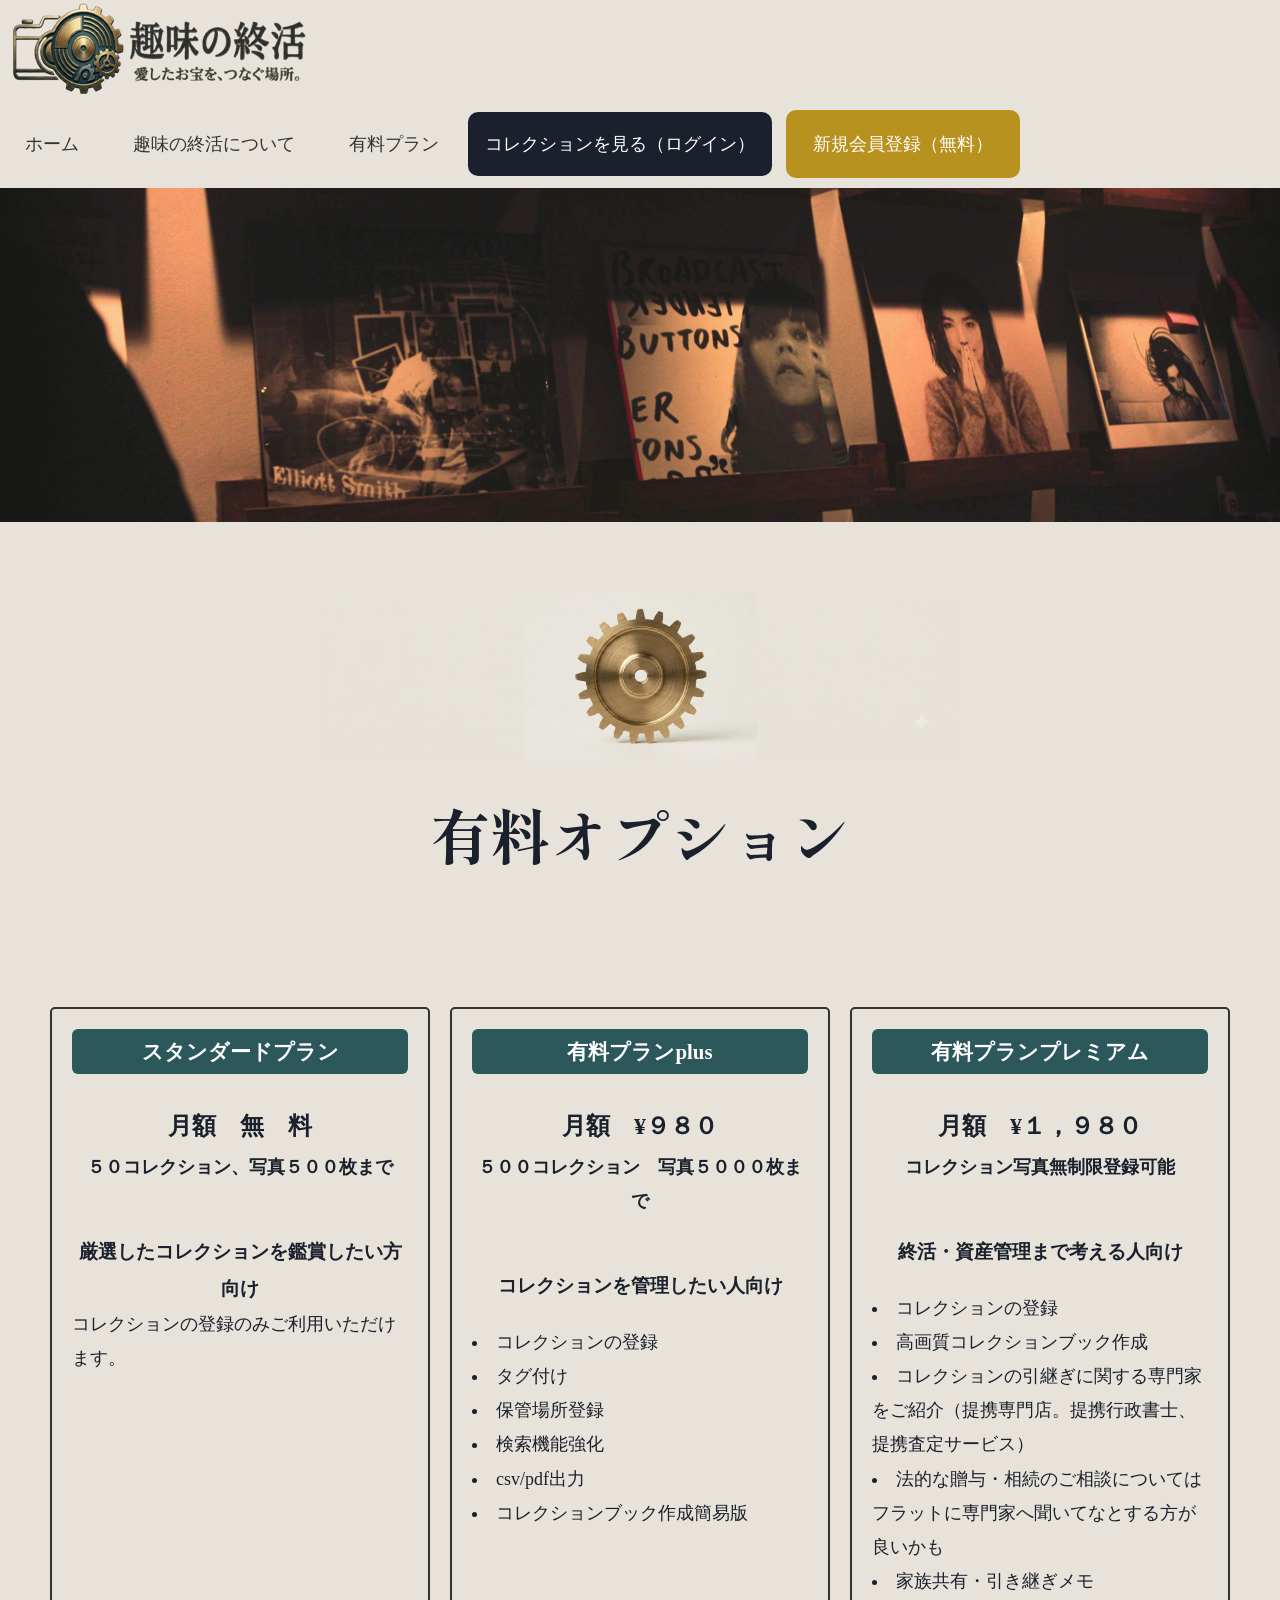
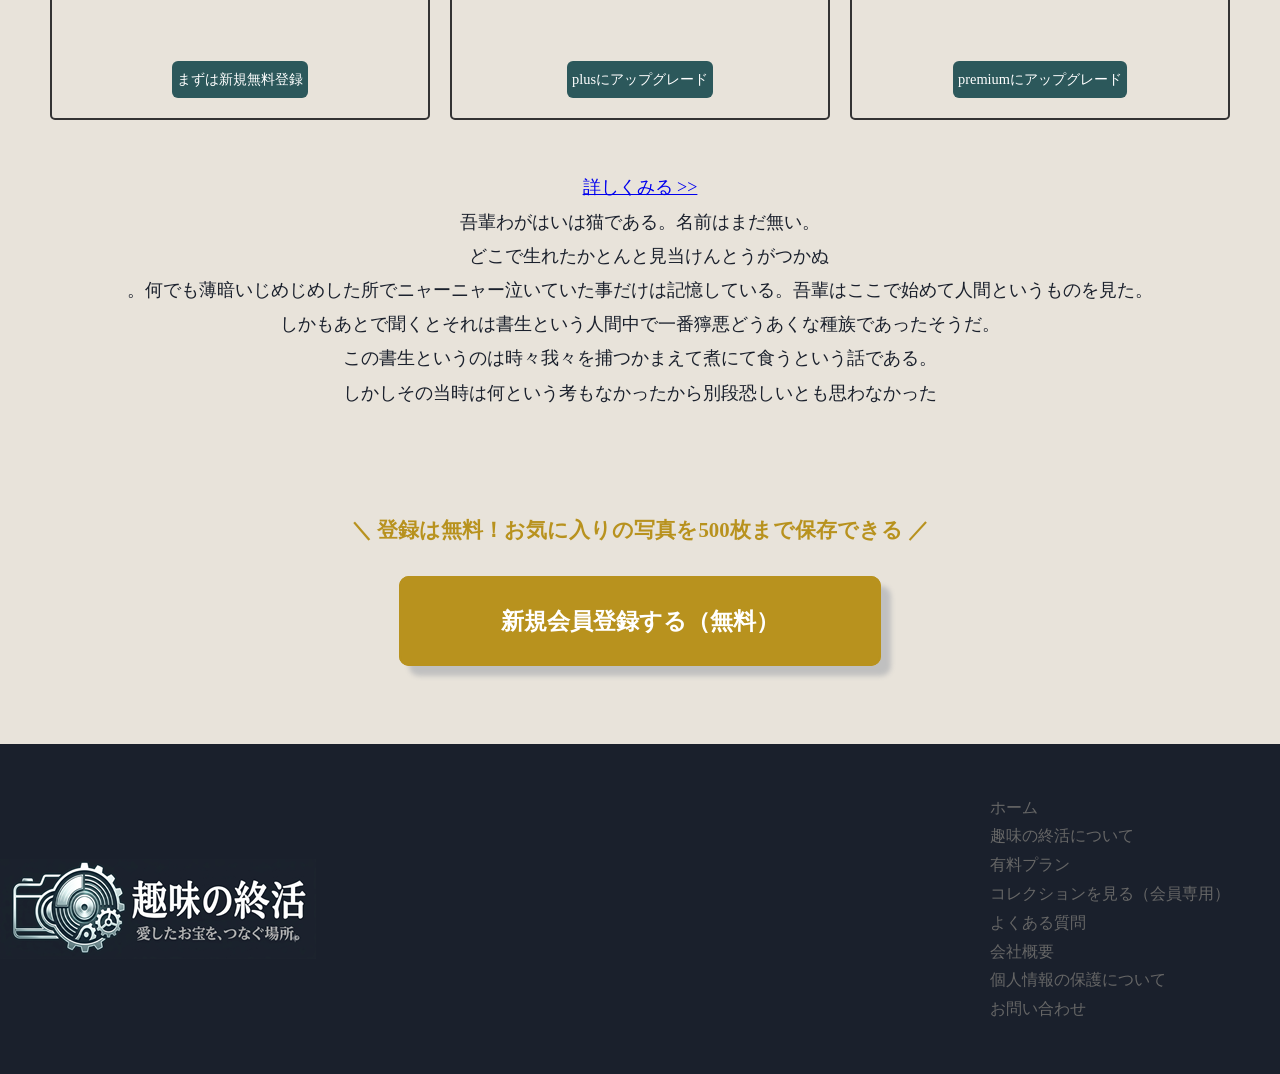
==== syuminosyuukatsu/option.html @ 47bdfdc1 "Add files via upload" ====
﻿<!DOCTYPE html>
<html>
<head>
<title>趣味の終活｜トップページ</title>
<link rel="stylesheet" type="text/css" href="style.css">

<!-- ★ここから追加（Google Fonts：Shippori Mincho） -->
  <link rel="preconnect" href="https://fonts.googleapis.com">
  <link rel="preconnect" href="https://fonts.gstatic.com" crossorigin>
  <link href="https://fonts.googleapis.com/css2?family=Shippori+Mincho:wght@500;700&display=swap" rel="stylesheet">
<!-- ★ここまで -->

</head>


<body>
	<div id="wrapper">
<nav>
<header>
<p><img src="img/logo3.png"></p>
<ul>
<li><a>ホーム</a></li>
<li><a>趣味の終活について</a></li>
<li><a>有料プラン</a></li>
<li class="login"><a>コレクションを見る（ログイン）</a></li>
<li class="new"><a>新規会員登録（無料）</a></li>
<div class="clr"></div>
</ul>
</nav>
</header>


<div class="hero-container">
  <!-- ヒーロー画像 -->
  <img src="img/collection.png" alt="コレクションボックス" class="hero-image">
</div>


<div class="setsumei">
<p class="haguruma"><img src="img/haguruma.png" alt=""></p>
<h1>有料オプション</h1>
<!--<p>あなたが時間をかけて集めた宝物は、あなただけの物語。<br>
日々のコレクションを美しくマイページに整理しながら、 <br>
万が一の時には、その価値と想いを大切なご家族へ正しく引き継ぐ。<br>
ここは、大人のコレクターのためのデジタルギャラリーであり、新しい終活のカタチです。</p>-->
</div>








       
<section>

		<!--<h2 class="h2_step">有料オプション</h2>-->

<div class="option">
		<div class="option_box">
	<p class="option_box_title">スタンダードプラン</p>
<p class="option_box_price">月額　無　料</p>
<p class="option_box_limit">５０コレクション、写真５００枚まで</p>
<p class="option_box_for">厳選したコレクションを鑑賞したい方向け</p>
				<p>コレクションの登録のみご利用いただけます。</p>
<p class="option_box_bottun">まずは新規無料登録</p>
				</div>

				<div class="option_box">
	<p class="option_box_title">有料プランplus</p>
<p class="option_box_price">月額　&yen;９８０</p>
<p class="option_box_limit">５００コレクション　写真５０００枚まで</p>
<p class="option_box_for">コレクションを管理したい人向け</p>
				<ul class="option_box_list">
<li>コレクションの登録</li>
<li>タグ付け</li>
<li>保管場所登録</li>
<li>検索機能強化</li>
<li>csv/pdf出力</li>
<li>コレクションブック作成簡易版</li>
</ul>
<p class="option_box_bottun">plusにアップグレード</p>
				</div>

				<div class="option_box">
<p class="option_box_title">有料プランプレミアム</p>
<p class="option_box_price">月額　&yen;１，９８０</p>
<p class="option_box_limit">コレクション写真無制限登録可能</p>
<p class="option_box_for">終活・資産管理まで考える人向け</p>
							<ul class="option_box_list">
<li>コレクションの登録</li>
<li>高画質コレクションブック作成 </li>
<li>コレクションの引継ぎに関する専門家をご紹介（提携専門店。提携行政書士、提携査定サービス）</li>
<li>法的な贈与・相続のご相談についてはフラットに専門家へ聞いてなとする方が良いかも</li>
<li>家族共有・引き継ぎメモ</li>
</ul>

<p class="option_box_bottun">premiumにアップグレード</p>
				</div>
</div><!--option-->




<p class="link_more"><a href="#">詳しくみる >></a></p>
 <p class="option_more">吾輩わがはいは猫である。名前はまだ無い。<br>
　どこで生れたかとんと見当けんとうがつかぬ<br>。何でも薄暗いじめじめした所でニャーニャー泣いていた事だけは記憶している。吾輩はここで始めて人間というものを見た。<br>しかもあとで聞くとそれは書生という人間中で一番獰悪どうあくな種族であったそうだ。<br>この書生というのは時々我々を捕つかまえて煮にて食うという話である。<br>しかしその当時は何という考もなかったから別段恐しいとも思わなかった</p>		

</section>


<section class="cta">
<p class="cta_text">登録は無料！お気に入りの写真を500枚まで保存できる</p>
<p><a href="#">新規会員登録する（無料）</a></p>
</section>

<footer>
<div class="foot_box">
<div class="footer_logo"><img src="img/footer_logo3.png" alt="logo"></div>
<ul>
<li><a href="">ホーム</a></li>
<li><a href="">趣味の終活について</a></li>
<li><a href="">有料プラン</a></li>
<li><a href="">コレクションを見る（会員専用）</a></li>
<li><a href="">よくある質問</a></li>
<li><a href="">会社概要</a></li>
<li><a href="">個人情報の保護について</a></li>
<li><a href="">お問い合わせ</a></li>
</ul>
</div>
</footer>

</div><!--#wrapper-->
</body>
</html>
---- syuminosyuukatsu/style.css ----
﻿*{
margin:0;
padding:0;
}
img{
vertical-align:bottom;
}



body{
background-color:#E8E3DA;
color:#1A202C;  
}


#wrapper{
 max-width:1400px; 
}

p{
line-height:1.9;
font-size:18px;
color:#1A202C;
}


/*-------------------------------------------------
★トップページ★
---------------------------------------------------*/



/*--ヘッダー部分--------*/

header{
background-color:#FAF9F6;
}
header p{
width:350px;
float:left;
}





/*--ヒーロー画像部分--------*/

/* 親要素：基準位置に設定 */
.hero-container {
clear:both;
  position: relative;
  width: 100%;
  max-width: 1440px; /* 必要に応じて調整 */
  margin: 0 auto;
  font-size: 1rem;
  
  opacity: 0.9;
}

/* 画像：レスポンシブ対応 */
.hero-image {
  width: 100%;
  height: auto;
  display: block;
/*margin-top:50px;*/
}

/* 子要素（テキストエリア）：絶対配置で上に重ねる */
.hero-text {
  position: absolute;
  top: 50%;                 /* 上から50%の位置 */
  left: 5%;                 /* 左から5%の位置（左側に寄せる） */
  transform: translateY(-50%); /* 垂直方向の中央揃え */
  color: #ffffff;           /* テキスト色（白） */
  max-width: 45%;           /* 画像の左側に収まるよう幅を制限 */
  z-index: 10;              /* 画像より前に表示 */
}

/* テキストのスタイリング例 */
.hero-text h2 {
font-family: "Shippori Mincho", "游明朝", "YuMincho", "Hiragino Mincho ProN", serif;
  font-size: 3rem;
  margin-bottom: 1rem;
  line-height: 1.4;
}

.hero-text p {
  font-size: 1rem;
  margin-bottom: 1.5rem;
  opacity: 0.9;
  color:#fff;
}

.btn {
  display: inline-block;
  padding: 12px 24px;
  background-color: #B8921E; /* 高級感のあるシックなブラウン/ゴールド */
  color: #fff;
  text-decoration: none;
  border-radius: 4px;
}







/*--グローバルメニュー部分--------*/
nav ul{
width:auto;
float:left;
/*margin-left:350px;*/
margin-top:10px;
margin-bottom:10px;
}

nav li{
list-style:none;
display:inline-block;
}

nav li a{
display:block;
color:#333;
font-size:18px;
padding:10px 15px;
margin:10px;
}

.clr{
clear:both;
}

.login{
background-color:#1A202C;
border-radius:10px;
border:2px solid #1A202C;
}
.login a{
color:#fff;
margin:8px 0;
}
.new{
background-color:#B8921E;
border:2px solid #B8921E;
border-radius:10px;
margin-left:10px;
}
.new a{
color:#fff;
}






/*--h1とリード文--------*/

.setsumei{
text-align:center;
margin-bottom: 100px;
}
.haguruma img{
width:50%;
text-align:center;
margin-top:70px;
}
.setsumei h1{
font-family: "Shippori Mincho", "游明朝", "YuMincho", "Hiragino Mincho ProN", serif;
font-size:60px;
font-weight:700;
margin:30px 0 30px 0;
display: inline-block;
/*border-bottom:solid 5px #006400 ;*/

}
.setsumei p{
line-height:1.9;
font-size:18px;
}






/*--セクション01画像部分--------*/

section.art01 {
  position: relative; /* 子要素の位置の基準にする */
  width: 100%;
  max-width: 1440px;
  height: 500px; /* 高さをしっかり決める */
  margin: 0 auto;
  
  /* 背景画像 */
  background-image: url("img/arrt_01.png");
  background-size: cover;
  background-position: center;
}

/* 子要素：文字が入った箱 */
.box_right {
  position: absolute;
  top: 150px; /* ★上からどれくらい下げるか（手動で調整） */
  left: 0;
  right: 0;
  width: 80%; /* 箱の幅を決める */
  margin: 0 auto; /* ★箱自体を左右の中央に置く（定番のやつ！） */
  
  text-align: center; /* 文字を真ん中揃え */
}

/* 文字の装飾 */
.box_right h2 {
color: #ffffff;
font-size: 32px;
margin-bottom: 20px;
}

.box_right p {
color: #ffffff;
font-size: 18px;
line-height: 1.8;
}




/*--セクション02ステップ部分--------*/


.h2_icon{
margin-top:100px;
text-align: center;
}
.h2_icon img{
width:60px;
}
.h2_step{
text-align:center;
font-size:300%;
}
.art02{
width:auto;
display:flex;
gap:20px;
margin:50px 50px 50px 50px;
}
.box01{
flex:1;
background-color:;
border:1px solid #333;
border-radius:5px;
padding:20px;
}

.count{
font-size:300%;
text-align:center;
}
.box01_title{
height:40px;
text-align:center;
font-weight:bold;
margin-bottom:30px;
}





/*--セクション03コレクションページ部分--------*/

.art03_box{
display:flex;
gap:20px;
background-color:#2C585B;

}

.art03_read{
  text-align:center;

}
.art03_box{
margin-top:100px;
}

.art03_gazo{
flex:1;
}
.art03_text{
flex:1;
margin:150px 50px 0 0;
color:#fff;
}








/*--CTA_01部分--------*/

section.cta{
text-align:center;
margin-top:100px;
margin-bottom:100px;
}
.cta_text{
margin-bottom:50px;
font-size:130%;
color:#B8921E;
font-weight:bold;
}
.cta_text:before{
content:"＼ ";
}
.cta_text:after{
content:" ／";
}
section.cta a{
padding: 30px 100px 30px 100px;
background-color:#B8921E;
border:2px solid #B8921E;
border-radius:10px;
color:#fff;
font-size:130%;
font-weight:bold;
box-shadow:10px 10px 5px #c0c0c0;
}

.cta a:link{
text-decoration:none;
}
.cta a:hover{
background-color:#e2d3a5;
}



/*--セクション05オプション部分--------*/
.option{
width: auto;
display: flex;
gap:20px;
margin: 50px 50px 50px 50px;
}

.option_box{
flex: 1;
border:2px solid #333;
border-radius: 5px;
padding: 20px;
}

.option h2{
margin-top:100px;
margin-bottom:100px;
}
.link_more{
text-align:center;
}
.option_more{
text-align:center;
}







/*--フッター部分--------*/
footer{
width:auto;
background-color:#1A202C;
color:#fff;
height:auto;
overflow:hidden;
}
.foot_box{
display: flex;
justify-content: space-between; /* 2つの要素を両端（左右）に配置 */
  align-items: center; /* 垂直方向の中央揃え（必要に応じて） */
}

footer ul{
margin-left: auto;
padding:50px;
line-height:1.8;
}

footer ul li{
list-style:none;
}

footer ul li a:link,a:visited{
text-decoration:none;
color:#fff;
}





/*-------------------------------------------------
★コレクションページ一覧 collection/index.html★
---------------------------------------------------*/




.grid-container {
  display: grid;     /* 1. 列（横方向）の数を指定（1fr = 均等分割の単位） */
  grid-template-columns: 1fr 1fr 1fr; 					/* 2. マス目同士の隙間を設定 */
  gap:100px 20px; 
justify-items: center;
}

.grid_content{
width:400px;
height:480px;
/*border:1px solid #333;*/
background-color:#1E232A;

}

.gazo_title{
white-space: nowrap;
overflow: hidden;
text-overflow: ellipsis;
color:#fff;
margin-right:20px;
}
.gazo_space{
display:flex;
justify-content: space-between; /* 2つの要素を両端（左右）に配置 */
}
.photo_big{
width:240px;
margin:20px 0 0 20px;
}
.photo_small{
width:90px;
margin:20px 40px 0 0;
}

.text_space{
margin-left:20px;
}
.more{
text-align: center; 
margin-right: 20px;
margin-top: 50px;
width:60%;
}
.more a{
display:block;
background-color:#fff;
border-radius:5px;
/*box-shadow:5px 5px 5px #c0c0c0; */
font-size:80%;
}

.more a:link,a:visited{
text-decoration:none;
color:#666;
}
.more a:hover{
background-color:#667ba4;

}

.motto{
text-align:center;
margin-top:100px;
margin-bottom:200px;
/*border:1px solid #333;*/
}
.motto p{
text-align:center;
color:#1A202C;
}

label{
font-weight:bold;
}

.my_tag{
padding:10px 10px;
border:1px solid #333;
border-radius:5px;
text-align:left;

}
.hassyu_select{
text-align:center;
margin:50px 0;
}


/*-------------------------------------------------
★コレクション01★
---------------------------------------------------*/

/*------TOP画像領域------*/

/*.collect_top{
clear:both;
width:auto;
display:flex;
gap:20px;
margin:30px 30px 30px 30px;
}
.collect_top_box01{
flex:1;
}
.collect_top_box01 p{
font-size:45px;
color:#1e232a;
opacity:0.2;
margin-left:50px;
font-family: 'Playfair Display', serif;
font-style: italic;    /* ★斜体にすると格段にかっこよくなります */
/*font-weight: 500;      /* 少し細めにするのがポイント */
/*letter-spacing: 0.05em;/* 文字と文字の間隔をほんのり広げる */
/*line-height:1.5;
}

.collect_top_box02{
flex:1;
text-align:center;
background-color:#1E232A;

}
.collect_top_box02 img{
max-height: 70vh;
padding:20px 20px 60px 20px;
vertical-align: bottom;
}
.collection_id{
color:  #fff;
margin-bottom:20px;
margin-right:20px;
text-align:right;
}
.collect_top_box03{
flex:1;
position: relative;

}
.collect_top_box03_inner{
position: absolute; 
bottom: 50px;
left: 0; 
}
.collect_top_box03 p{
margin: 0;
}
.collect_top_box03_title{
  font-weight:bold;
}
.edit01{
text-align:center;
margin-bottom:100px;
}
 ----*/

.collect_top{
clear:both;
width:100%;
display:flex;
gap:20px;
margin:30px 0;
background-color:#1E232A;
}


.collect_top_box01{
flex:1;
position:relative;
}


.collect_top_box01 img{
max-height: 70vh;
margin:20px 0 0 200px;
vertical-align: bottom;
position:relative;
margin-bottom:50px;
border-width:10px 10px 70px 10px;
border-style:solid;
border-color:#dcdcdc;
}

.collection_id{
color: #1e232a;;
position:absolute;
bottom:60px;
left:480px;
font-weight:bold;

}


.collect_top_box02{
flex:1;
position:relative;

}

.collect_top_box02 .catch{
font-size:65px;
color:#ffffff;
opacity:0.2;
margin-left:50px;
margin-top:10px;
font-family: 'Playfair Display', serif;
font-style: italic;    /* ★斜体にすると格段にかっこよくなります */
font-weight: 500;      /* 少し細めにするのがポイント */
letter-spacing: 0.05em;/* 文字と文字の間隔をほんのり広げる */
line-height:1.5;
}


.collect_top_box02_inner{
position:absolute;
bottom:50px;
left:70px;
}

.collect_top_box02_title{
color:#fff;
}
.editable-02{
color:#fff;
}

.edit01{
text-align:center;
margin-bottom:100px;
}


/*------ページタイトルｈ１領域------*/

.collection_info_h1{
clear:both;
text-align:center;
margin-bottom:10px;
font-size:45px;
color: #1e232a;;
}
.collection_info_h1_id{
  font-size:150%;
  font-weight:bold;
  padding-right:30px;
  text-align:center;
}
.collection_info_h1_id:before{
content:"ー　";
}
.collection_info_h1_id:after{
content:"　ー";
}


button.edit-btn-02{
display:block;
margin:15px auto;
margin-bottom:80px;
 text-align:center;
 border: none;
 background-color:#2C585B;
 padding:10px 20px;
 border-radius:6px;
 font-size:80%;
 color:#fff;
}


/*------情報領域（1）------*/


.collection_infomation{
/*border:1px solid #1E232A;*/
margin:0 50px 50px 50px;
display:flex;
gap:45px;
padding:30px;
position: relative;
background-color:#FBF9F5;
border-radius:6px;
box-shadow: 0 4px 15px rgba(0, 0, 0, 0.05);
margin-top:30px;
margin-bottom:120px;
}
.collection_infomation_left{
flex:1;
}
p.info_text{
line-height:3.0;
color:#333333;

}

p.info_text02{
line-height:2.0;
color:#333333;
}


.collection_infomation_title{
margin-left:50px;
font-size:80%;
border-bottom:1px solid #1E232A;
padding:8px 8px 3px 8px;
font-weight:bold;
margin-right:50px;
}

.collection_infomation_left_title{
border-bottom:1px  solid #1E232A;
padding-bottom:20px;
margin-bottom:20px;
color:#333333;

}



.collection_infomation_right{
flex:1;
}

.edit-btn{
 text-align:right;
 position:absolute;
 bottom:20px;
 right:40px;
 border: none;
 background-color:#2C585B;
 padding:10px 20px;
 border-radius:6px;
 font-size:110%;
 color:#ffffff;
}

.tagtag{
background-color:#dcdcdc;
padding:0 5px;
border-radius:3px;
margin:0 7px;
}
.is-editing{
 background-color:#2C2D30;
color:#ffffff;  
}

.space01{
margin-right:2.2em;
}
.space02{
margin-right:2em;
letter-spacing: 8px;

}
.space03{
margin-right:0.6em;
letter-spacing: 30px;

}
.tagtag_sircle{
  border:1px solid #2C2D30;
  padding:5px 70px 40px 3px;
}
.info_text03{
  margin-bottom:30px;

}

/*---コレクションその他の写真-----------*/

.collect_others{
margin:0 auto;
display: grid;
grid-template-columns: auto auto;
justify-content: center;
gap: 100px 80px;
margin-top:30px;
margin-bottom:100px;
}
.others_01,.others_02,.others_03,.others_04,.others_05,.others_06{

}
.others_01 img,.others_02 img,.others_03 img,.others_04 img,.others_05 img,.others_06 img{
width:350px;
}
.others_text{
color:#ffffff;
margin-bottom:50px;
}
.others_text:after{
content: "";                   /* 中身は空にしておく */
  display: inline-block;          /* 幅と高さを有効化する */
  width: 1.5em;                    /* 横幅を1文字分にする */
  height: 1.5em;                   /* 高さを1文字分にする */
  background-image: url("img/penicon.png"); /* 画像のパス */
  background-size: contain;      /* 1emの中に画像を綺麗に収める */
  background-repeat: no-repeat;  /* 画像の繰り返しを防止 */
  margin-left: 1em;            /* テキストとの間に少しスキマを入れる（お好みで） */
  vertical-align: -0.6em;       /* テキストとの上下の位置調整 */
  
}

.others_photo{
padding: 20px 20px 40px 20px;
background-color:#1E232A;
vertical-align: bottom;
position:relative;
}
.edit02{
  text-align:right;
}
.others_text_edit{
  color:#ffffff;
  position:absolute;
  bottom:10px;
  right:20px;
  background-color:#2C2D30;
border:1px solid #ffffff;
border-radius:6px;
font-size:70%;
}


/*-------------------------------------------------
★有料オプション★
---------------------------------------------------*/



.option_box{
position:relative;
}
.option_box_title{
font-size:130%;
font-weight:bold;
background-color:#2C585B;
padding:3px;
text-align:center;
color:#fff;
border-radius:6px;
}

.option_box_for{
text-align:center;
font-size:120%;
font-weight:bold;
}
.option_box_price{
margin-top:30px;
text-align:center;
font-size:150%;
font-weight:bold;
}

.option_box_limit{
text-align:center;
font-weight:bold;
margin-bottom:50px;
}
.option_box_list{
margin-top:20px;
margin-bottom:100px;
}



.option_box_list li{
list-style-position:inside;
line-height: 1.9;
font-size: 18px;
color: #1A202C;

}

.option_box_bottun{
padding:5px;
background-color:#2C585B;
border-radius:6px;
font-size:90%;
text-align:center;
color:#fff;
position:absolute;
left:50%;
transform:translateX(-50%);
bottom:20px;

}
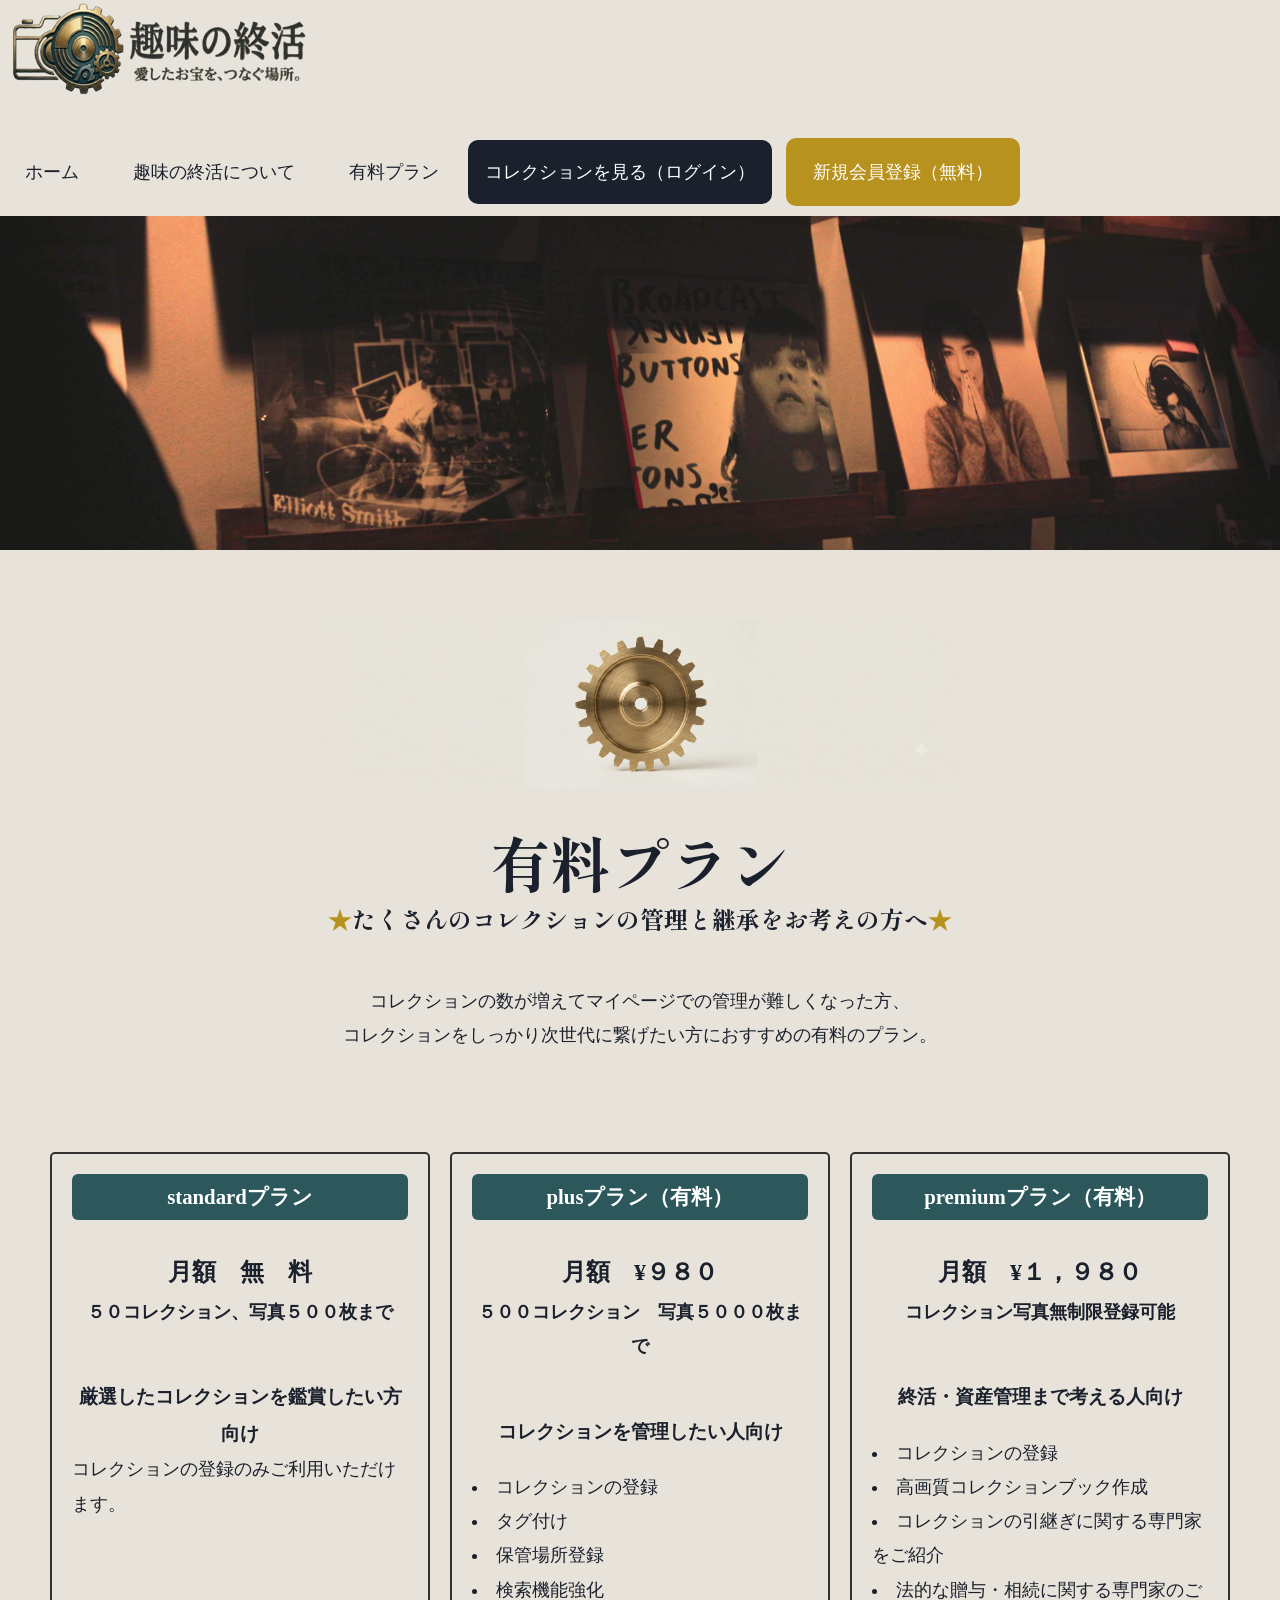
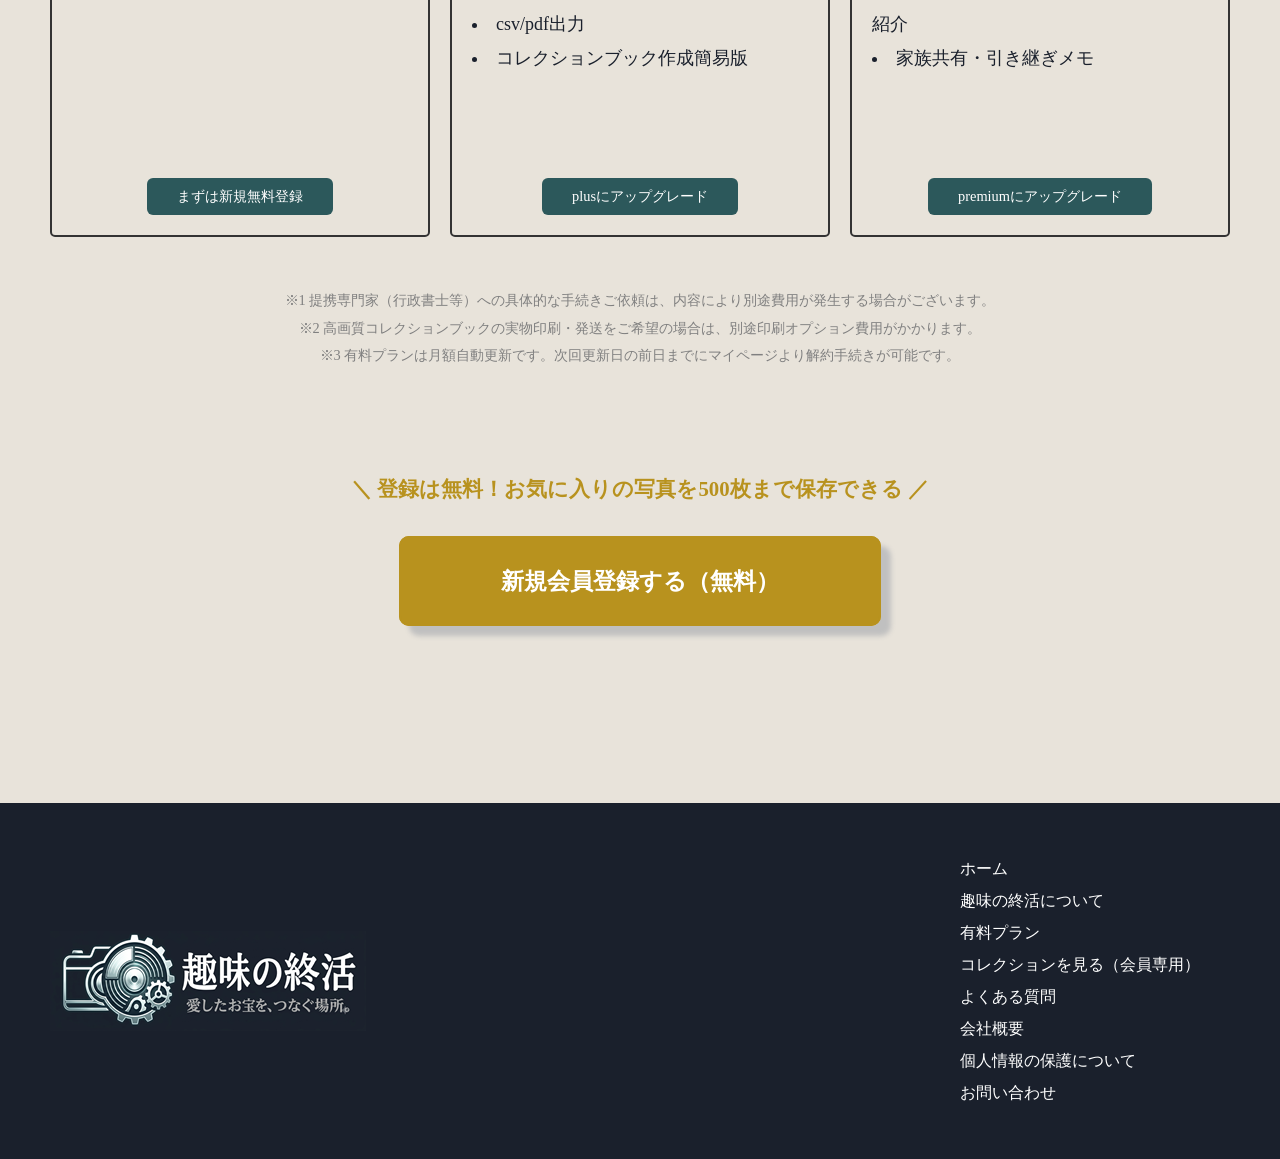
==== commit 1fe9337d: "Add files via upload" ====
--- a/syuminosyuukatsu/option.html
+++ b/syuminosyuukatsu/option.html
@@ -1,7 +1,9 @@
 ﻿<!DOCTYPE html>
+<html lang="ja" dir="ltr">
 <html>
 <head>
-<title>趣味の終活｜トップページ</title>
+<title>趣味の終活｜有料プラン</title>
+<link name="description" content="趣味の終活サイト、有料プランのご紹介ぺーじです。">
 <link rel="stylesheet" type="text/css" href="style.css">
 
 <!-- ★ここから追加（Google Fonts：Shippori Mincho） -->
@@ -15,15 +17,16 @@
 
 <body>
 	<div id="wrapper">
+
+<header>
 <nav>
-<header>
-<p><img src="img/logo3.png"></p>
-<ul>
-<li><a>ホーム</a></li>
-<li><a>趣味の終活について</a></li>
-<li><a>有料プラン</a></li>
-<li class="login"><a>コレクションを見る（ログイン）</a></li>
-<li class="new"><a>新規会員登録（無料）</a></li>
+<p><a href="index.html"><img src="img/logo3.png"</a></p>
+<ul class="navigation">
+<li class="navigation_list"><a href="index.html">ホーム</a></li>
+<li class="navigation_list"><a href="#">趣味の終活について</a></li>
+<li class="navigation_list"><a href="#">有料プラン</a></li>
+<li class="login"><a href="collection/collection.html">コレクションを見る（ログイン）</a></li>
+<li class="new"><a href="#" >新規会員登録（無料）</a></li>
 <div class="clr"></div>
 </ul>
 </nav>
@@ -38,11 +41,9 @@
 
 <div class="setsumei">
 <p class="haguruma"><img src="img/haguruma.png" alt=""></p>
-<h1>有料オプション</h1>
-<!--<p>あなたが時間をかけて集めた宝物は、あなただけの物語。<br>
-日々のコレクションを美しくマイページに整理しながら、 <br>
-万が一の時には、その価値と想いを大切なご家族へ正しく引き継ぐ。<br>
-ここは、大人のコレクターのためのデジタルギャラリーであり、新しい終活のカタチです。</p>-->
+<h1>有料プラン<br><span class="h1_subtitle">たくさんのコレクションの管理と継承をお考えの方へ</span></h1>
+<p>コレクションの数が増えてマイページでの管理が難しくなった方、<br>
+コレクションをしっかり次世代に繋げたい方におすすめの有料のプラン。</p>
 </div>
 
 
@@ -52,14 +53,14 @@
 
 
 
-       
+
 <section>
 
 		<!--<h2 class="h2_step">有料オプション</h2>-->
 
 <div class="option">
 		<div class="option_box">
-	<p class="option_box_title">スタンダードプラン</p>
+	<p class="option_box_title">standardプラン</p>
 <p class="option_box_price">月額　無　料</p>
 <p class="option_box_limit">５０コレクション、写真５００枚まで</p>
 <p class="option_box_for">厳選したコレクションを鑑賞したい方向け</p>
@@ -68,7 +69,7 @@
 				</div>
 
 				<div class="option_box">
-	<p class="option_box_title">有料プランplus</p>
+	<p class="option_box_title">plusプラン（有料）</p>
 <p class="option_box_price">月額　&yen;９８０</p>
 <p class="option_box_limit">５００コレクション　写真５０００枚まで</p>
 <p class="option_box_for">コレクションを管理したい人向け</p>
@@ -84,15 +85,15 @@
 				</div>
 
 				<div class="option_box">
-<p class="option_box_title">有料プランプレミアム</p>
+<p class="option_box_title">premiumプラン（有料）</p>
 <p class="option_box_price">月額　&yen;１，９８０</p>
 <p class="option_box_limit">コレクション写真無制限登録可能</p>
 <p class="option_box_for">終活・資産管理まで考える人向け</p>
 							<ul class="option_box_list">
 <li>コレクションの登録</li>
 <li>高画質コレクションブック作成 </li>
-<li>コレクションの引継ぎに関する専門家をご紹介（提携専門店。提携行政書士、提携査定サービス）</li>
-<li>法的な贈与・相続のご相談についてはフラットに専門家へ聞いてなとする方が良いかも</li>
+<li>コレクションの引継ぎに関する専門家をご紹介</li>
+<li>法的な贈与・相続に関する専門家のご紹介</li>
 <li>家族共有・引き継ぎメモ</li>
 </ul>
 
@@ -103,9 +104,10 @@
 
 
 
-<p class="link_more"><a href="#">詳しくみる >></a></p>
- <p class="option_more">吾輩わがはいは猫である。名前はまだ無い。<br>
-　どこで生れたかとんと見当けんとうがつかぬ<br>。何でも薄暗いじめじめした所でニャーニャー泣いていた事だけは記憶している。吾輩はここで始めて人間というものを見た。<br>しかもあとで聞くとそれは書生という人間中で一番獰悪どうあくな種族であったそうだ。<br>この書生というのは時々我々を捕つかまえて煮にて食うという話である。<br>しかしその当時は何という考もなかったから別段恐しいとも思わなかった</p>		
+<!--<p class="link_more"><a href="#">詳しくみる >></a></p>-->
+ <p class="option_more">※1 提携専門家（行政書士等）への具体的な手続きご依頼は、内容により別途費用が発生する場合がございます。</p>
+ <p class="option_more">※2 高画質コレクションブックの実物印刷・発送をご希望の場合は、別途印刷オプション費用がかかります。</p>
+ <p class="option_more">※3 有料プランは月額自動更新です。次回更新日の前日までにマイページより解約手続きが可能です。</p>
 
 </section>
 
--- a/syuminosyuukatsu/style.css
+++ b/syuminosyuukatsu/style.css
@@ -10,12 +10,13 @@
 
 body{
 background-color:#E8E3DA;
-color:#1A202C;  
+color:#1A202C;
 }
 
 
 #wrapper{
  max-width:1400px; 
+margin:0 auto ; 
 }
 
 p{
@@ -109,7 +110,7 @@
 
 
 /*--グローバルメニュー部分--------*/
-nav ul{
+nav .navigation{
 width:auto;
 float:left;
 /*margin-left:350px;*/
@@ -117,40 +118,55 @@
 margin-bottom:10px;
 }
 
-nav li{
+.navigation li{
 list-style:none;
 display:inline-block;
 }
 
-nav li a{
+.navigation li a{
 display:block;
-color:#333;
 font-size:18px;
 padding:10px 15px;
 margin:10px;
-}
+color:#1A202C;
+}
+
+.navigation .navigation_list a:link{
+color:#1A202C;
+text-decoration:none;
+}
+
+.navigation .navigation_list a:hover{
+text-decoration:underline;
+color:#B8921E;
+}
+
+
 
 .clr{
 clear:both;
 }
 
-.login{
+.navigation .login{
 background-color:#1A202C;
 border-radius:10px;
 border:2px solid #1A202C;
 }
-.login a{
+.navigation .login a{
 color:#fff;
 margin:8px 0;
-}
-.new{
+text-decoration:none;
+}
+.navigation .new{
 background-color:#B8921E;
 border:2px solid #B8921E;
 border-radius:10px;
 margin-left:10px;
 }
-.new a{
+.navigation .new a{
 color:#fff;
+text-decoration:none;
+
 }
 
 
@@ -173,11 +189,25 @@
 font-family: "Shippori Mincho", "游明朝", "YuMincho", "Hiragino Mincho ProN", serif;
 font-size:60px;
 font-weight:700;
-margin:30px 0 30px 0;
+margin:30px 0 50px 0;
 display: inline-block;
 /*border-bottom:solid 5px #006400 ;*/
-
-}
+}
+
+h1 .h1_subtitle::before{
+content:"★";
+color:#B8921E;
+}
+.setsumei h1 .h1_subtitle{
+font-size:40%;
+display:block;
+line-height:1.2;
+}
+.setsumei h1 .h1_subtitle::after{
+content:"★";
+color:#B8921E;
+}
+
 .setsumei p{
 line-height:1.9;
 font-size:18px;
@@ -209,7 +239,7 @@
   top: 150px; /* ★上からどれくらい下げるか（手動で調整） */
   left: 0;
   right: 0;
-  width: 80%; /* 箱の幅を決める */
+  width: 90%; /* 箱の幅を決める */
   margin: 0 auto; /* ★箱自体を左右の中央に置く（定番のやつ！） */
   
   text-align: center; /* 文字を真ん中揃え */
@@ -239,9 +269,10 @@
 text-align: center;
 }
 .h2_icon img{
-width:60px;
+width:100px;
 }
 .h2_step{
+font-family: "Shippori Mincho", "游明朝", "YuMincho", "Hiragino Mincho ProN", serif;
 text-align:center;
 font-size:300%;
 }
@@ -258,7 +289,11 @@
 border-radius:5px;
 padding:20px;
 }
-
+.step{
+font-size:100%;
+text-align:center;
+
+}
 .count{
 font-size:300%;
 text-align:center;
@@ -288,7 +323,8 @@
 
 }
 .art03_box{
-margin-top:100px;
+margin-top:70px;
+margin-bottom:100px;
 }
 
 .art03_gazo{
@@ -296,14 +332,60 @@
 }
 .art03_text{
 flex:1;
-margin:150px 50px 0 0;
+margin:100px 50px 0 0;
 color:#fff;
 }
 
-
-
-
-
+.art03_text_title{
+font-size:30px;
+font-family: "Shippori Mincho", "游明朝", "YuMincho", "Hiragino Mincho ProN", serif;
+margin-bottom:50px;
+}
+
+.cta-link{
+color:#B8921E;
+}
+
+.art03_box_under_read{
+font-size:150%;
+text-align:center;
+margin-bottom:50px;
+}
+.use-voice::before{
+content:"★";
+color:#B8921E;
+}
+
+.use-voice::after{
+content:"★";
+color:#B8921E;
+
+}
+
+
+
+.art03_box_under{
+display:flex;
+justify-content:center;
+flex-wrap:wrap;
+gap:30px;
+margin:0 50px;
+margin-bottom:200px;
+}
+
+
+.art03_box_under_box{
+display:flex;
+}
+.art03_gazo_under img{
+width:300px;
+}
+
+
+.collector{
+font-size:120%;
+font-weight:bold;
+}
 
 
 
@@ -312,7 +394,7 @@
 section.cta{
 text-align:center;
 margin-top:100px;
-margin-bottom:100px;
+margin-bottom:200px;
 }
 .cta_text{
 margin-bottom:50px;
@@ -367,14 +449,32 @@
 }
 .link_more{
 text-align:center;
+margin-top:30px;
+}
+
+.link_more a:link, .link_more a:visited {
+text-decoration: none;
+color: #333;
+}
+.link_more a:hover{
+color:#8b0000;
 }
 .option_more{
 text-align:center;
 }
 
-
-
-
+.option_box_title02{
+font-weight:bold;
+font-size:120%;
+text-align:center;
+color:#B8921E;
+}
+
+.option_box_title03{
+font-weight:bold;
+font-size:160%;
+text-align:center;
+}
 
 
 
@@ -392,22 +492,26 @@
   align-items: center; /* 垂直方向の中央揃え（必要に応じて） */
 }
 
-footer ul{
+.foot_box ul{
 margin-left: auto;
-padding:50px;
-line-height:1.8;
-}
-
-footer ul li{
+padding:50px 80px;
+line-height:2.0;
+}
+
+.foot_box ul li{
 list-style:none;
 }
-
-footer ul li a:link,a:visited{
+.foot_box ul li a{
+color:#fff;
+}
+.foot_box ul li a:link,.foot_box ul lia:visited{
 text-decoration:none;
 color:#fff;
 }
 
-
+.footer_logo{
+margin-left:50px;
+}
 
 
 
@@ -423,15 +527,55 @@
   grid-template-columns: 1fr 1fr 1fr; 					/* 2. マス目同士の隙間を設定 */
   gap:100px 20px; 
 justify-items: center;
+
+}
+
+.grid_content{
+border-radius:5px;
+}
+
+
+
+.grid_content a:link{
+text-decoration:none;
+}
+.grid_content a:hover{
+background-color:#667ba4;
 }
 
 .grid_content{
 width:400px;
-height:480px;
+height:500px;
 /*border:1px solid #333;*/
 background-color:#1E232A;
 
 }
+
+/* カードの位置基準を設定 */
+.grid_content {
+  position: relative; /* 透明なリンク枠の基準にする */
+}
+
+/* リンクをカード全体に広げる */
+.grid_content .more a::before {
+  content: "";
+  position: absolute;
+  top: 0;
+  left: 0;
+  width: 100%;
+  height: 100%;
+  z-index: 1; /* カード全体を覆う */
+}
+
+
+
+.id-number{
+margin-left:20px;
+color:#ffffff;
+font-size:80%;
+}
+
+
 
 .gazo_title{
 white-space: nowrap;
@@ -458,31 +602,29 @@
 }
 .more{
 text-align: center; 
-margin-right: 20px;
+margin-left: 120px;
 margin-top: 50px;
 width:60%;
 }
 .more a{
+color:#ffffff;
 display:block;
-background-color:#fff;
-border-radius:5px;
-/*box-shadow:5px 5px 5px #c0c0c0; */
 font-size:80%;
 }
 
-.more a:link,a:visited{
+/*.more a:link,a:visited{
 text-decoration:none;
 color:#666;
 }
 .more a:hover{
 background-color:#667ba4;
 
-}
+} */
 
 .motto{
 text-align:center;
 margin-top:100px;
-margin-bottom:200px;
+margin-bottom:100px;
 /*border:1px solid #333;*/
 }
 .motto p{
@@ -505,6 +647,102 @@
 text-align:center;
 margin:50px 0;
 }
+
+
+.arrow02{
+  font-style: normal;
+  margin-top: 6px;
+  font-size: 40px;
+  transition: transform 0.3s ease;
+}
+
+
+
+/*もっと見る-----*/
+.motto {
+  text-align: center;
+  margin: 100px 0 200px;
+}
+
+.btn-more {
+  display: inline-flex;
+  flex-direction: column;
+  align-items: center;
+  color: #333;
+  text-decoration: none;
+  font-size: 18px;
+font-weight:bold;
+  letter-spacing: 0.15em;
+  transition: color 0.3s ease;
+}
+
+.btn-more .arrow {
+  font-style: normal;
+  margin-top: 6px;
+  font-size: 18px;
+  transition: transform 0.3s ease;
+}
+
+.btn-more:hover {
+  color: #8b0000; /* さりげないアクセントカラー（エンジ色など） */
+}
+
+.btn-more:hover .arrow {
+  transform: translateY(5px);
+}
+
+
+
+
+.pagination {
+  display: flex;
+  justify-content: center;
+  align-items: center;
+  gap: 8px;
+  margin-top: 40px;
+}
+
+.pagination a, .pagination span {
+  display: inline-flex;
+  justify-content: center;
+  align-items: center;
+  width: 40px;
+  height: 40px;
+  border: 1px solid #ddd;
+  border-radius: 4px;
+  color: #333;
+  text-decoration: none;
+  font-size: 14px;
+margin-bottom:100px;
+margin-top:100px;
+}
+
+/* ホバー時の効果 */
+.pagination a:hover {
+  background-color: #f5f5f5;
+  border-color: #ccc;
+}
+
+/* 現在地（アクティブ）の表示 */
+.pagination .active {
+  background-color: #b8975a; /* サイトに合わせたメインカラー（真鍮色など） */
+  color: #fff;
+  border-color: #b8975a;
+  font-weight: bold;
+}
+
+/* 「前へ」「次へ」ボタンの幅調整 */
+.pagination .prev, .pagination .next {
+  width: auto;
+  padding: 0 16px;
+}
+
+
+
+
+
+
+
 
 
 /*-------------------------------------------------
@@ -605,7 +843,7 @@
 color: #1e232a;;
 position:absolute;
 bottom:60px;
-left:480px;
+right:20px;
 font-weight:bold;
 
 }
@@ -695,7 +933,7 @@
 margin:0 50px 50px 50px;
 display:flex;
 gap:45px;
-padding:30px;
+padding:30px 30px 100px 30px;
 position: relative;
 background-color:#FBF9F5;
 border-radius:6px;
@@ -829,7 +1067,22 @@
 }
 .edit02{
   text-align:right;
-}
+
+}
+
+.edit02 a{
+text-decoration:none;
+color:#1E232A;
+
+}
+
+.edit02 a:blank{
+
+}
+.edit02 a:hover{
+color:#B8921E;
+}
+
 .others_text_edit{
   color:#ffffff;
   position:absolute;
@@ -850,6 +1103,7 @@
 
 .option_box{
 position:relative;
+padding-bottom: 60px;
 }
 .option_box_title{
 font-size:130%;
@@ -894,7 +1148,7 @@
 }
 
 .option_box_bottun{
-padding:5px;
+padding:5px 30px;
 background-color:#2C585B;
 border-radius:6px;
 font-size:90%;
@@ -904,8 +1158,10 @@
 left:50%;
 transform:translateX(-50%);
 bottom:20px;
-
-}
-
-
-
+white-space:nowrap;
+}
+
+.option_more{
+color:#808080;
+font-size:90%;
+}
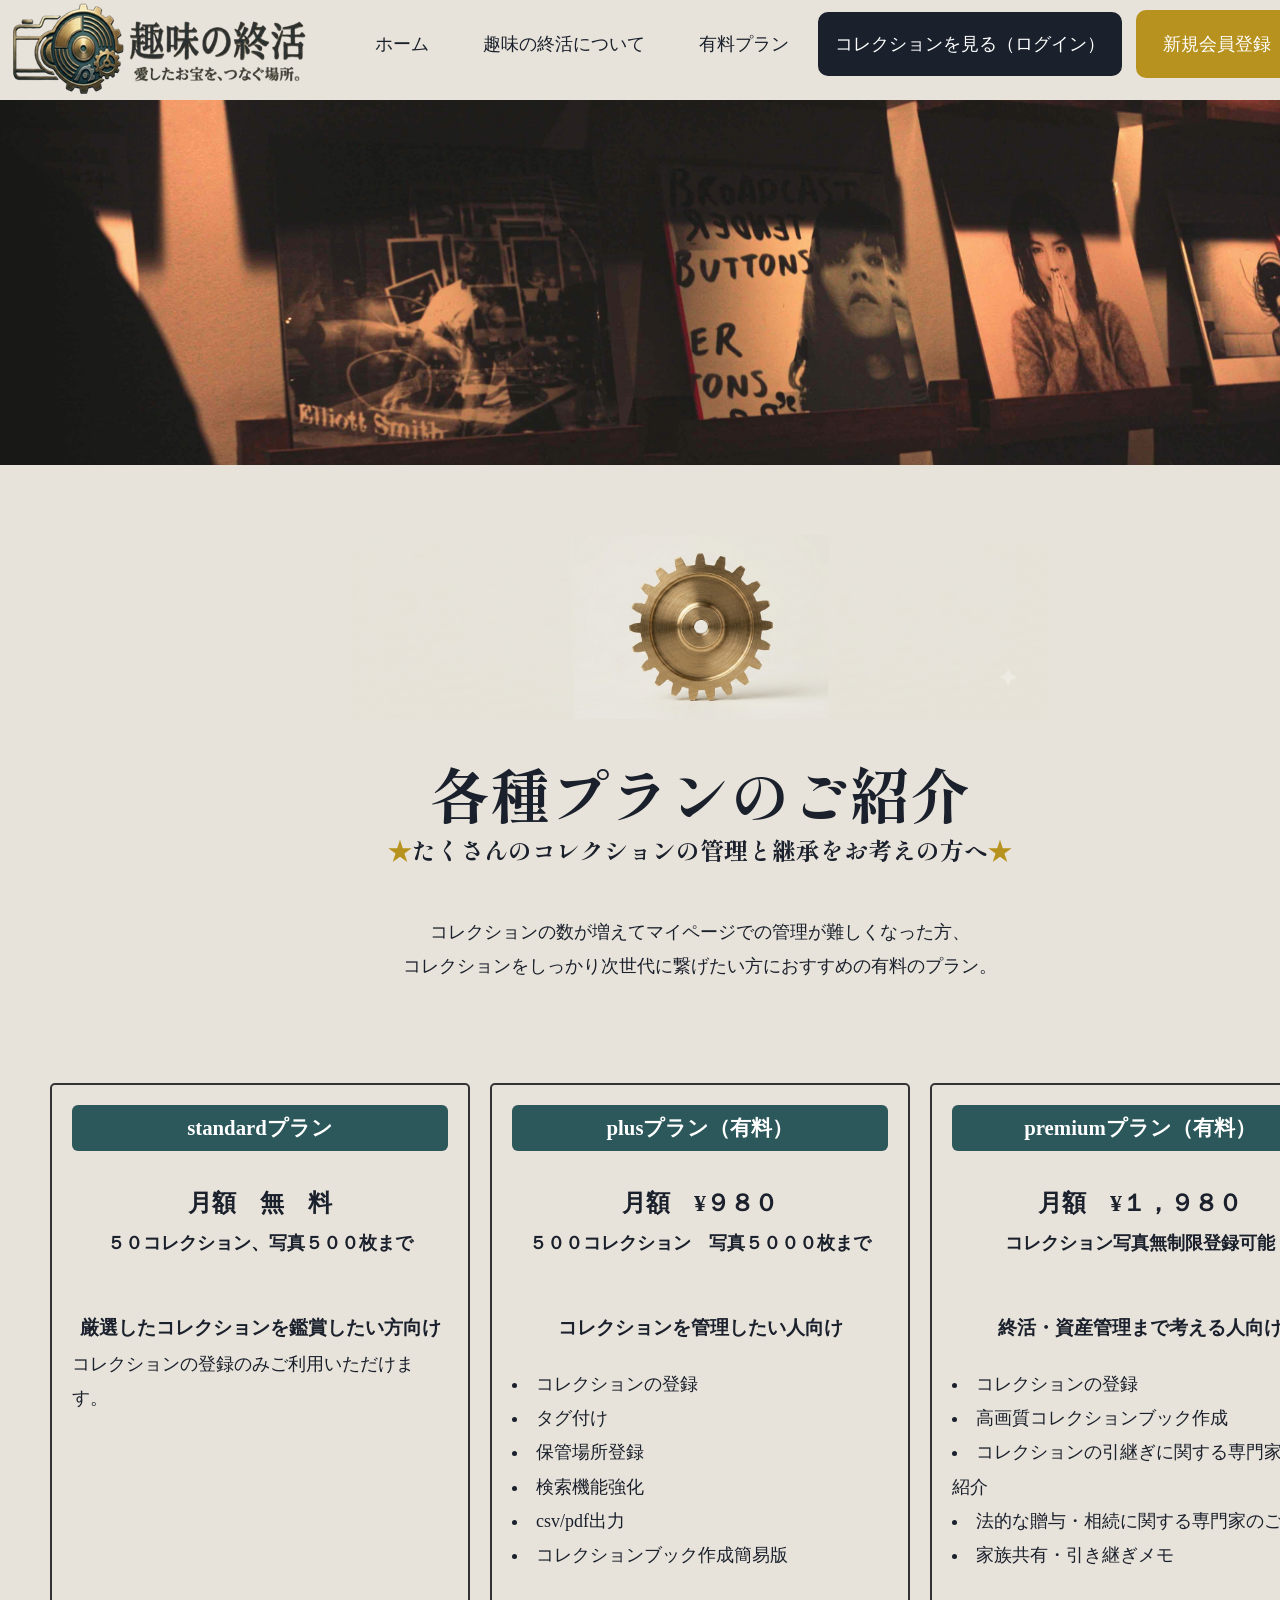
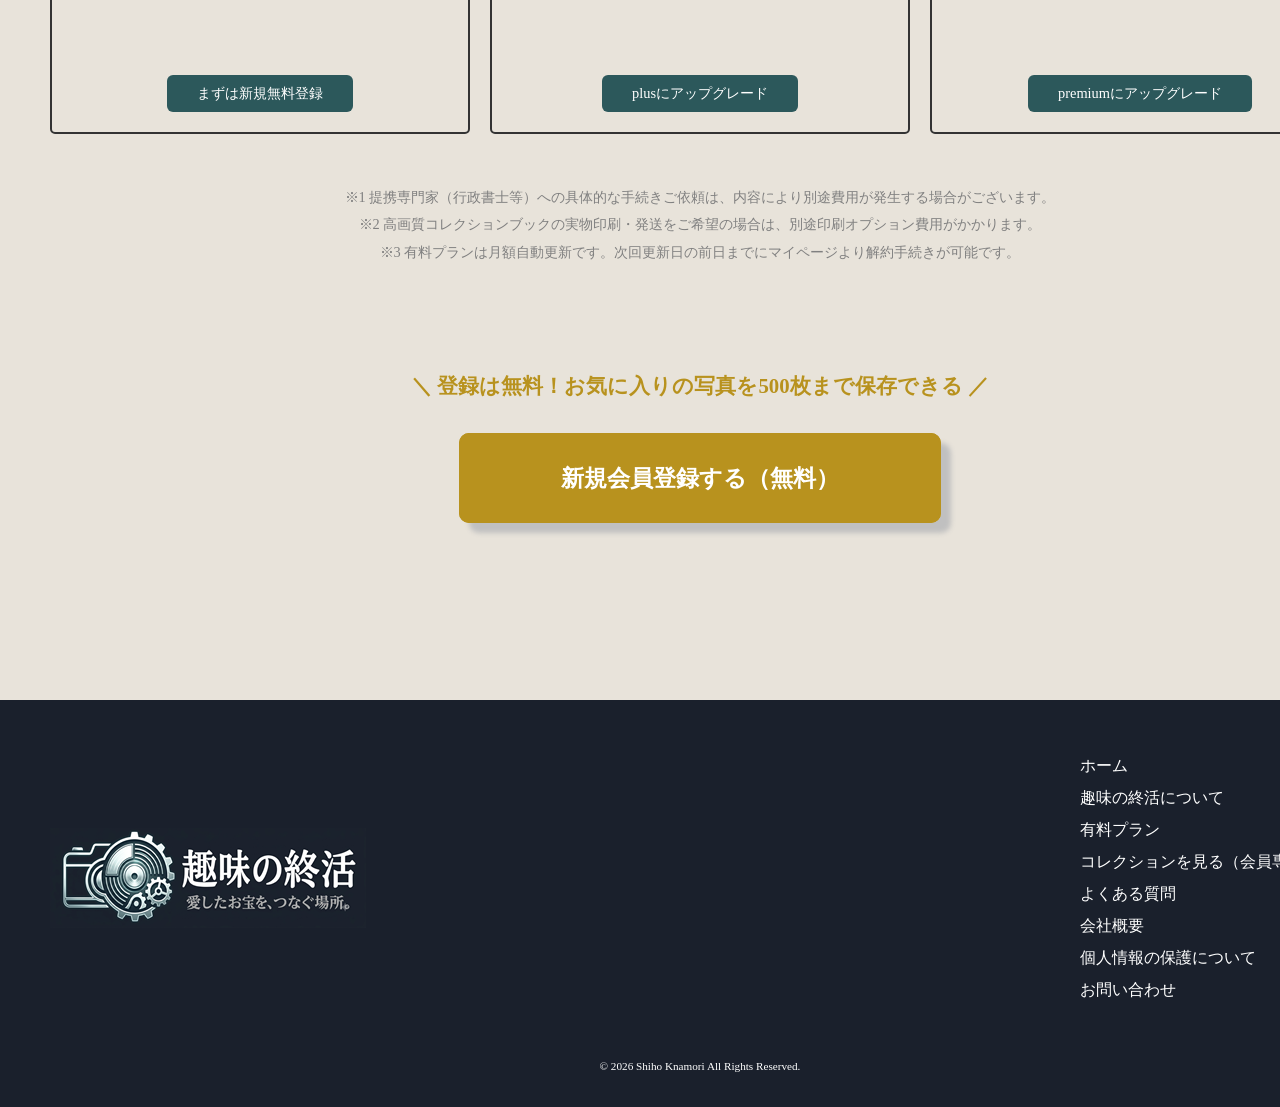
==== commit c715d0b0: "Add files via upload" ====
--- a/syuminosyuukatsu/option.html
+++ b/syuminosyuukatsu/option.html
@@ -1,16 +1,23 @@
 ﻿<!DOCTYPE html>
 <html lang="ja" dir="ltr">
-<html>
 <head>
+
 <title>趣味の終活｜有料プラン</title>
-<link name="description" content="趣味の終活サイト、有料プランのご紹介ぺーじです。">
+<meta name="description" content="趣味の終活サイト、有料プランのご紹介ぺーじです。">
+<meta name="viewport" content="width=1400">
+
+
 <link rel="stylesheet" type="text/css" href="style.css">
 
 <!-- ★ここから追加（Google Fonts：Shippori Mincho） -->
-  <link rel="preconnect" href="https://fonts.googleapis.com">
-  <link rel="preconnect" href="https://fonts.gstatic.com" crossorigin>
-  <link href="https://fonts.googleapis.com/css2?family=Shippori+Mincho:wght@500;700&display=swap" rel="stylesheet">
+<link rel="preconnect" href="https://fonts.googleapis.com">
+<link rel="preconnect" href="https://fonts.gstatic.com" crossorigin>
+<link href="https://fonts.googleapis.com/css2?family=Shippori+Mincho:wght@500;700&display=swap" rel="stylesheet">
 <!-- ★ここまで -->
+
+
+<!-- ★AOS CSS（アニメーション用-->
+<link rel="stylesheet" href="https://unpkg.com/aos@next/dist/aos.css" />
 
 </head>
 
@@ -20,7 +27,7 @@
 
 <header>
 <nav>
-<p><a href="index.html"><img src="img/logo3.png"</a></p>
+<p><a href="index.html"><img src="img/logo3.png" alt="ロゴ"></a></p>
 <ul class="navigation">
 <li class="navigation_list"><a href="index.html">ホーム</a></li>
 <li class="navigation_list"><a href="#">趣味の終活について</a></li>
@@ -39,9 +46,9 @@
 </div>
 
 
-<div class="setsumei">
-<p class="haguruma"><img src="img/haguruma.png" alt=""></p>
-<h1>有料プラン<br><span class="h1_subtitle">たくさんのコレクションの管理と継承をお考えの方へ</span></h1>
+<div class="setsumei" data-aos="fade-up">
+<p class="haguruma"><img src="img/haguruma.png" alt="歯車の画像"></p>
+<h1>各種プランのご紹介<br><span class="h1_subtitle">たくさんのコレクションの管理と継承をお考えの方へ</span></h1>
 <p>コレクションの数が増えてマイページでの管理が難しくなった方、<br>
 コレクションをしっかり次世代に繋げたい方におすすめの有料のプラン。</p>
 </div>
@@ -59,7 +66,7 @@
 		<!--<h2 class="h2_step">有料オプション</h2>-->
 
 <div class="option">
-		<div class="option_box">
+		<div class="option_box" data-aos="fade-up" data-aos-delay="0">
 	<p class="option_box_title">standardプラン</p>
 <p class="option_box_price">月額　無　料</p>
 <p class="option_box_limit">５０コレクション、写真５００枚まで</p>
@@ -68,7 +75,7 @@
 <p class="option_box_bottun">まずは新規無料登録</p>
 				</div>
 
-				<div class="option_box">
+				<div class="option_box" data-aos="fade-up" data-aos-delay="100">
 	<p class="option_box_title">plusプラン（有料）</p>
 <p class="option_box_price">月額　&yen;９８０</p>
 <p class="option_box_limit">５００コレクション　写真５０００枚まで</p>
@@ -84,7 +91,7 @@
 <p class="option_box_bottun">plusにアップグレード</p>
 				</div>
 
-				<div class="option_box">
+				<div class="option_box" data-aos="fade-up" data-aos-delay="200">
 <p class="option_box_title">premiumプラン（有料）</p>
 <p class="option_box_price">月額　&yen;１，９８０</p>
 <p class="option_box_limit">コレクション写真無制限登録可能</p>
@@ -105,34 +112,51 @@
 
 
 <!--<p class="link_more"><a href="#">詳しくみる >></a></p>-->
- <p class="option_more">※1 提携専門家（行政書士等）への具体的な手続きご依頼は、内容により別途費用が発生する場合がございます。</p>
- <p class="option_more">※2 高画質コレクションブックの実物印刷・発送をご希望の場合は、別途印刷オプション費用がかかります。</p>
- <p class="option_more">※3 有料プランは月額自動更新です。次回更新日の前日までにマイページより解約手続きが可能です。</p>
+<p class="option_more">※1 提携専門家（行政書士等）への具体的な手続きご依頼は、内容により別途費用が発生する場合がございます。</p>
+<p class="option_more">※2 高画質コレクションブックの実物印刷・発送をご希望の場合は、別途印刷オプション費用がかかります。</p>
+<p class="option_more">※3 有料プランは月額自動更新です。次回更新日の前日までにマイページより解約手続きが可能です。</p>
 
 </section>
 
 
-<section class="cta">
+<section class="cta" data-aos="fade-up">
 <p class="cta_text">登録は無料！お気に入りの写真を500枚まで保存できる</p>
 <p><a href="#">新規会員登録する（無料）</a></p>
 </section>
 
 <footer>
 <div class="foot_box">
-<div class="footer_logo"><img src="img/footer_logo3.png" alt="logo"></div>
+<div class="footer_logo"><img src="img/footer_logo3.png" alt="ロゴ"></div>
 <ul>
-<li><a href="">ホーム</a></li>
-<li><a href="">趣味の終活について</a></li>
-<li><a href="">有料プラン</a></li>
-<li><a href="">コレクションを見る（会員専用）</a></li>
-<li><a href="">よくある質問</a></li>
-<li><a href="">会社概要</a></li>
-<li><a href="">個人情報の保護について</a></li>
-<li><a href="">お問い合わせ</a></li>
+<li><a href="index.html">ホーム</a></li>
+<li><a href="#">趣味の終活について</a></li>
+<li><a href="option.html">有料プラン</a></li>
+<li><a href="collection/collection.html">コレクションを見る（会員専用）</a></li>
+<li><a href="#">よくある質問</a></li>
+<li><a href="#">会社概要</a></li>
+<li><a href="#">個人情報の保護について</a></li>
+<li><a href="#">お問い合わせ</a></li>
 </ul>
 </div>
+<p class="copy">&copy; 2026 Shiho Knamori All Rights Reserved.</p>
 </footer>
 
 </div><!--#wrapper-->
+
+<!-- ★AOS JS（アニメーション用） -->
+<script src="https://unpkg.com/aos@next/dist/aos.js"></script>
+<script>
+AOS.init({
+duration: 600,   // 0.6秒かけて表示
+easing: 'ease-out', // アーバンホーム風のすっきりした動き
+once: true       // スクロールで1回だけ表示
+});
+</script>
+
+
+
+
+
+
 </body>
 </html>
--- a/syuminosyuukatsu/style.css
+++ b/syuminosyuukatsu/style.css
@@ -11,11 +11,12 @@
 body{
 background-color:#E8E3DA;
 color:#1A202C;
+min-width: 1400px;
 }
 
 
 #wrapper{
- max-width:1400px; 
+max-width:1400px; 
 margin:0 auto ; 
 }
 
@@ -49,58 +50,56 @@
 /*--ヒーロー画像部分--------*/
 
 /* 親要素：基準位置に設定 */
-.hero-container {
+.hero-container{
 clear:both;
-  position: relative;
-  width: 100%;
-  max-width: 1440px; /* 必要に応じて調整 */
-  margin: 0 auto;
-  font-size: 1rem;
-  
-  opacity: 0.9;
+position:relative;
+width:100%;
+max-width:1440px;
+margin:0 auto;
+font-size:1rem;
+opacity:0.9;
 }
 
 /* 画像：レスポンシブ対応 */
-.hero-image {
-  width: 100%;
-  height: auto;
-  display: block;
-/*margin-top:50px;*/
+.hero-image{
+width:100%;
+height:auto;
+display:block;
 }
 
 /* 子要素（テキストエリア）：絶対配置で上に重ねる */
 .hero-text {
-  position: absolute;
-  top: 50%;                 /* 上から50%の位置 */
-  left: 5%;                 /* 左から5%の位置（左側に寄せる） */
-  transform: translateY(-50%); /* 垂直方向の中央揃え */
-  color: #ffffff;           /* テキスト色（白） */
-  max-width: 45%;           /* 画像の左側に収まるよう幅を制限 */
-  z-index: 10;              /* 画像より前に表示 */
+position: absolute;
+top:50%;/* 上から50%の位置 */
+left:5%;/* 左から5%の位置（左側に寄せる） */
+transform:translateY(-50%);/* 垂直方向の中央揃え */
+color:#ffffff;/* テキスト色（白） */
+max-width:45%;/* 画像の左側に収まるよう幅を制限 */
+z-index:10;/* 画像より前に表示 */
 }
 
 /* テキストのスタイリング例 */
 .hero-text h2 {
-font-family: "Shippori Mincho", "游明朝", "YuMincho", "Hiragino Mincho ProN", serif;
-  font-size: 3rem;
-  margin-bottom: 1rem;
-  line-height: 1.4;
-}
-
-.hero-text p {
-  font-size: 1rem;
-  margin-bottom: 1.5rem;
-  opacity: 0.9;
-  color:#fff;
-}
-
-.btn {
-  display: inline-block;
-  padding: 12px 24px;
-  background-color: #B8921E; /* 高級感のあるシックなブラウン/ゴールド */
-  color: #fff;
-  text-decoration: none;
-  border-radius: 4px;
+font-family:"Shippori Mincho", "游明朝", "YuMincho", "Hiragino Mincho ProN", serif;
+font-size:3rem;
+margin-bottom:1rem;
+line-height:1.4;
+}
+
+.hero-text p{
+font-size:1rem;
+margin-bottom:1.5rem;
+opacity:0.9;
+color:#fff;
+}
+
+.btn{
+display:inline-block;
+padding:12px 24px;
+background-color:#B8921E;
+color:#fff;
+text-decoration:none;
+border-radius:4px;
 }
 
 
@@ -113,7 +112,6 @@
 nav .navigation{
 width:auto;
 float:left;
-/*margin-left:350px;*/
 margin-top:10px;
 margin-bottom:10px;
 }
@@ -191,7 +189,6 @@
 font-weight:700;
 margin:30px 0 50px 0;
 display: inline-block;
-/*border-bottom:solid 5px #006400 ;*/
 }
 
 h1 .h1_subtitle::before{
@@ -220,32 +217,30 @@
 
 /*--セクション01画像部分--------*/
 
-section.art01 {
-  position: relative; /* 子要素の位置の基準にする */
-  width: 100%;
-  max-width: 1440px;
-  height: 500px; /* 高さをしっかり決める */
-  margin: 0 auto;
-  
-  /* 背景画像 */
-  background-image: url("img/arrt_01.png");
-  background-size: cover;
-  background-position: center;
+section.art01{
+position:relative;
+width:100%;
+max-width:1440px;
+height:500px;
+margin:0 auto;
+
+background-image:url("img/arrt_01.png");
+background-size:cover;
+background-position:center;
 }
 
 /* 子要素：文字が入った箱 */
-.box_right {
-  position: absolute;
-  top: 150px; /* ★上からどれくらい下げるか（手動で調整） */
-  left: 0;
-  right: 0;
-  width: 90%; /* 箱の幅を決める */
-  margin: 0 auto; /* ★箱自体を左右の中央に置く（定番のやつ！） */
-  
-  text-align: center; /* 文字を真ん中揃え */
-}
-
-/* 文字の装飾 */
+.box_right{
+position:absolute;
+top:150px;
+left:0;
+right:0;
+width:90%;
+margin:0 auto;
+text-align:center;
+}
+
+
 .box_right h2 {
 color: #ffffff;
 font-size: 32px;
@@ -272,7 +267,7 @@
 width:100px;
 }
 .h2_step{
-font-family: "Shippori Mincho", "游明朝", "YuMincho", "Hiragino Mincho ProN", serif;
+font-family:"Shippori Mincho", "游明朝", "YuMincho", "Hiragino Mincho ProN", serif;
 text-align:center;
 font-size:300%;
 }
@@ -315,13 +310,12 @@
 display:flex;
 gap:20px;
 background-color:#2C585B;
-
 }
 
 .art03_read{
-  text-align:center;
-
-}
+text-align:center;
+}
+
 .art03_box{
 margin-top:70px;
 margin-bottom:100px;
@@ -365,11 +359,12 @@
 
 
 .art03_box_under{
-display:flex;
-justify-content:center;
-flex-wrap:wrap;
+display:grid;
+grid-template-columns:1fr 1fr 1fr;
+justify-items:center;
+max-width:1000px;
 gap:30px;
-margin:0 50px;
+margin:0 auto;
 margin-bottom:200px;
 }
 
@@ -452,7 +447,7 @@
 margin-top:30px;
 }
 
-.link_more a:link, .link_more a:visited {
+.link_more a:link, .link_more a:visited{
 text-decoration: none;
 color: #333;
 }
@@ -486,10 +481,11 @@
 height:auto;
 overflow:hidden;
 }
+
 .foot_box{
-display: flex;
-justify-content: space-between; /* 2つの要素を両端（左右）に配置 */
-  align-items: center; /* 垂直方向の中央揃え（必要に応じて） */
+display:flex;
+justify-content:space-between; /* 2つの要素を両端（左右）に配置 */
+align-items:center; /* 垂直方向の中央揃え（必要に応じて） */
 }
 
 .foot_box ul{
@@ -514,6 +510,15 @@
 }
 
 
+.copy{
+font-size:70%;
+color:#fff;
+text-align:center;
+padding-bottom:30px;
+}
+
+
+
 
 /*-------------------------------------------------
 ★コレクションページ一覧 collection/index.html★
@@ -523,11 +528,10 @@
 
 
 .grid-container {
-  display: grid;     /* 1. 列（横方向）の数を指定（1fr = 均等分割の単位） */
-  grid-template-columns: 1fr 1fr 1fr; 					/* 2. マス目同士の隙間を設定 */
-  gap:100px 20px; 
-justify-items: center;
-
+display:grid;
+grid-template-columns:1fr 1fr 1fr;
+gap:100px 0; 
+justify-items:center;
 }
 
 .grid_content{
@@ -546,25 +550,24 @@
 .grid_content{
 width:400px;
 height:500px;
-/*border:1px solid #333;*/
 background-color:#1E232A;
 
 }
 
 /* カードの位置基準を設定 */
-.grid_content {
-  position: relative; /* 透明なリンク枠の基準にする */
+.grid_content{
+position:relative; /* 透明なリンク枠の基準にする */
 }
 
 /* リンクをカード全体に広げる */
 .grid_content .more a::before {
-  content: "";
-  position: absolute;
-  top: 0;
-  left: 0;
-  width: 100%;
-  height: 100%;
-  z-index: 1; /* カード全体を覆う */
+content:"";
+position:absolute;
+top:0;
+left:0;
+width:100%;
+height:100%;
+z-index:1; /* カード全体を覆う */
 }
 
 
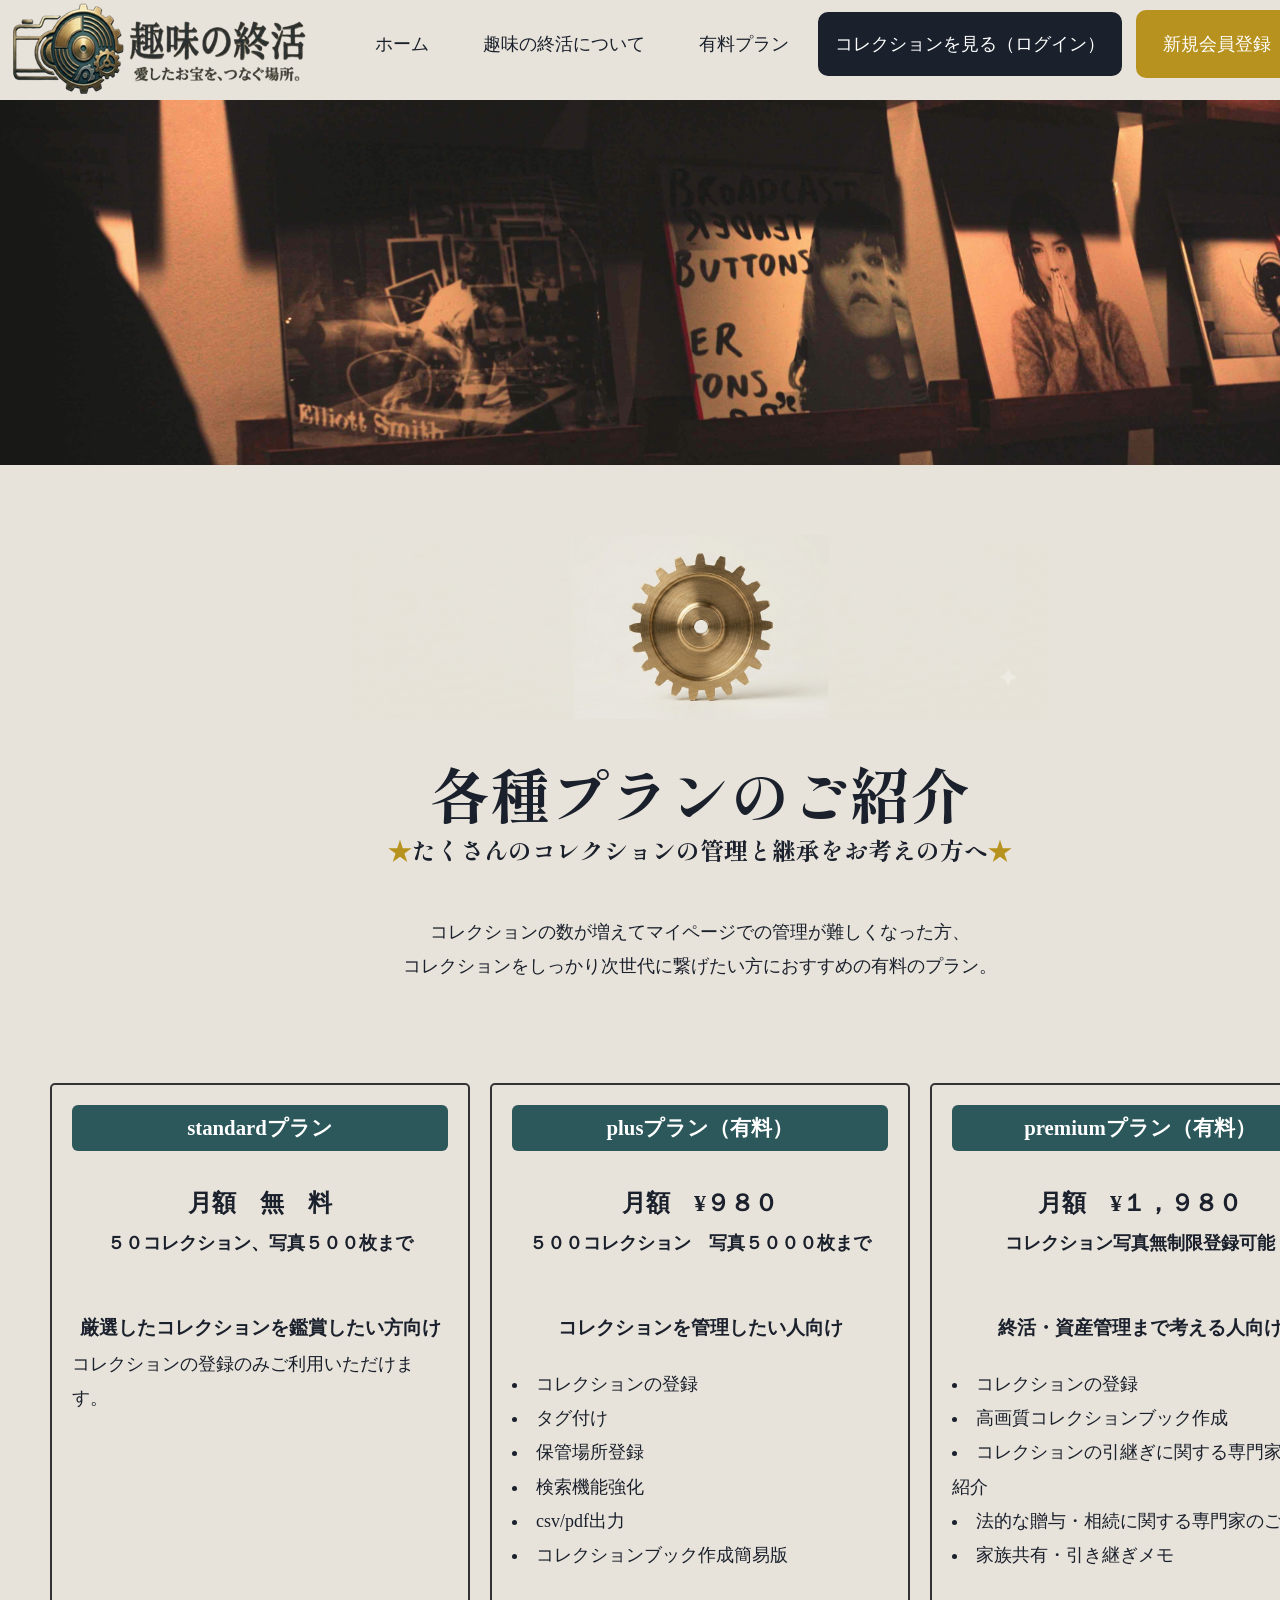
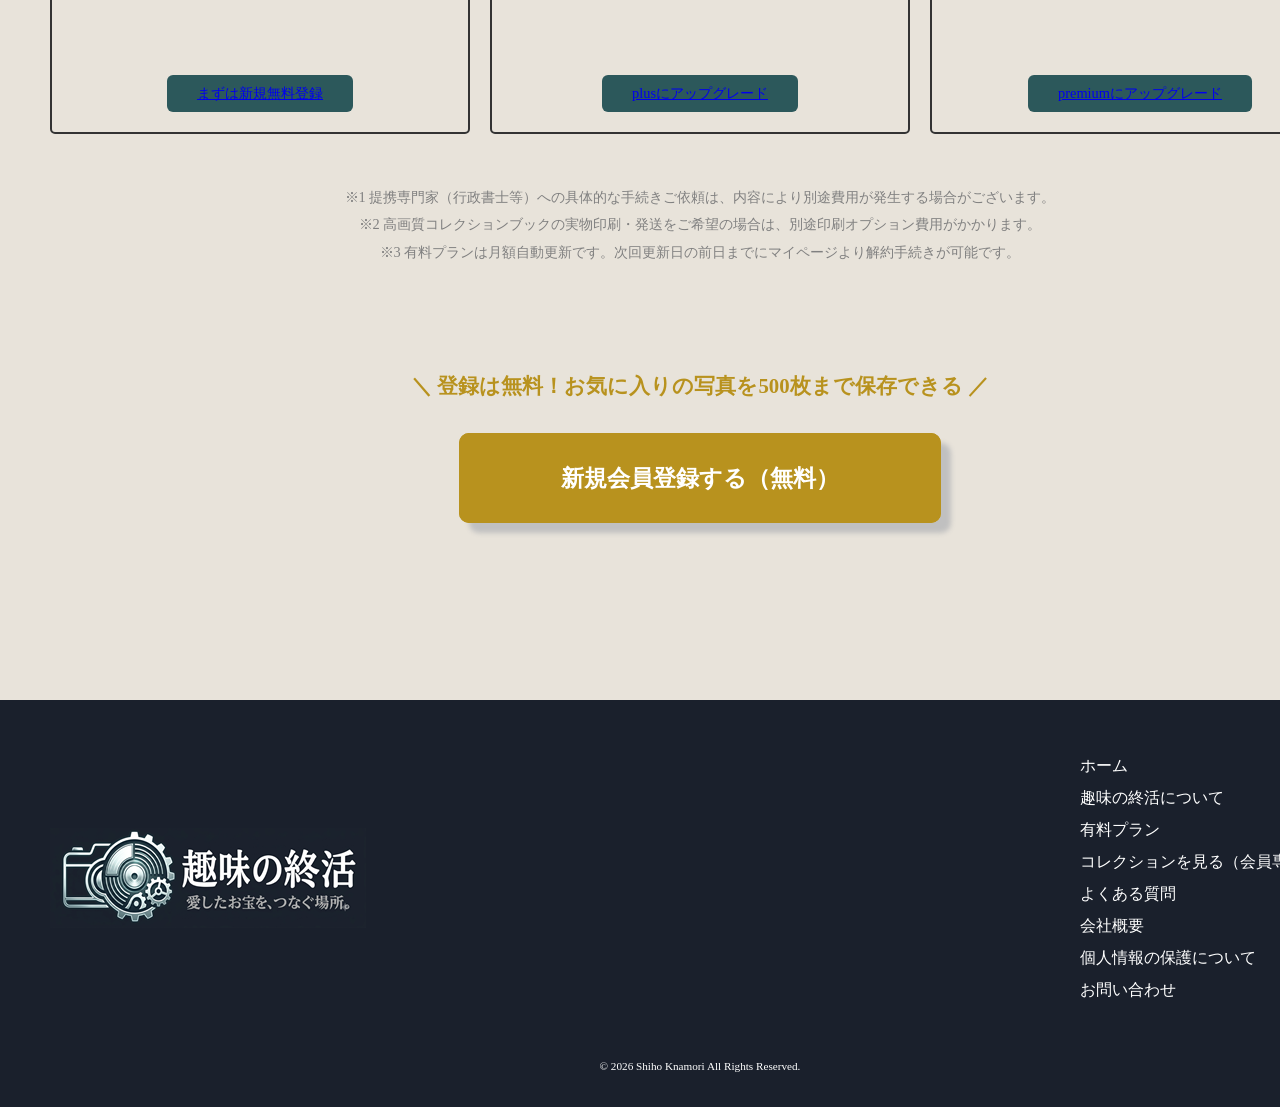
==== commit 42a3ceea: "Fix HTML formatting and add missing elements" ====
--- a/syuminosyuukatsu/option.html
+++ b/syuminosyuukatsu/option.html
@@ -72,7 +72,7 @@
 <p class="option_box_limit">５０コレクション、写真５００枚まで</p>
 <p class="option_box_for">厳選したコレクションを鑑賞したい方向け</p>
 				<p>コレクションの登録のみご利用いただけます。</p>
-<p class="option_box_bottun">まずは新規無料登録</p>
+<p class="option_box_bottun"><a href="#">まずは新規無料登録</a></p>
 				</div>
 
 				<div class="option_box" data-aos="fade-up" data-aos-delay="100">
@@ -88,7 +88,7 @@
 <li>csv/pdf出力</li>
 <li>コレクションブック作成簡易版</li>
 </ul>
-<p class="option_box_bottun">plusにアップグレード</p>
+<p class="option_box_bottun"><a href="#">plusにアップグレード</a></p>
 				</div>
 
 				<div class="option_box" data-aos="fade-up" data-aos-delay="200">
@@ -104,7 +104,7 @@
 <li>家族共有・引き継ぎメモ</li>
 </ul>
 
-<p class="option_box_bottun">premiumにアップグレード</p>
+<p class="option_box_bottun"><a href="#">premiumにアップグレード</a></p>
 				</div>
 </div><!--option-->
 
@@ -159,4 +159,4 @@
 
 
 </body>
-</html>+</html>
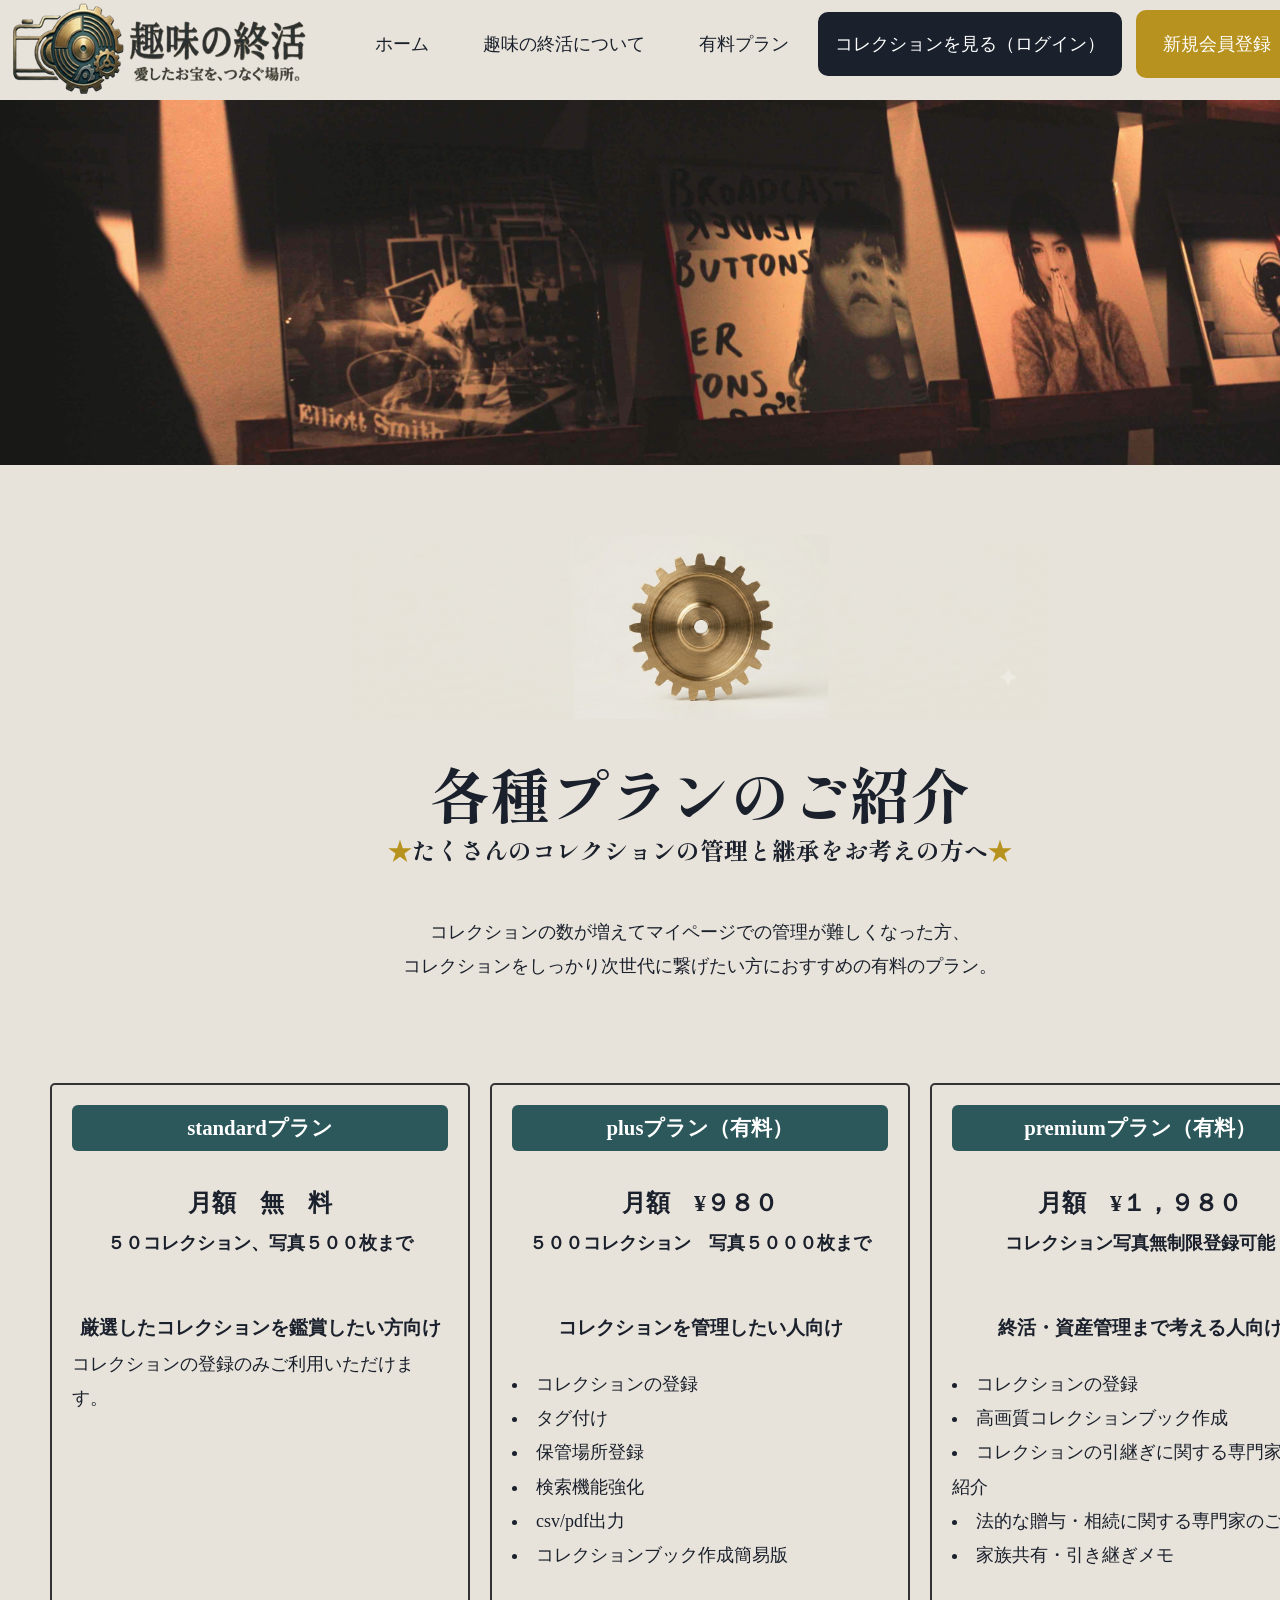
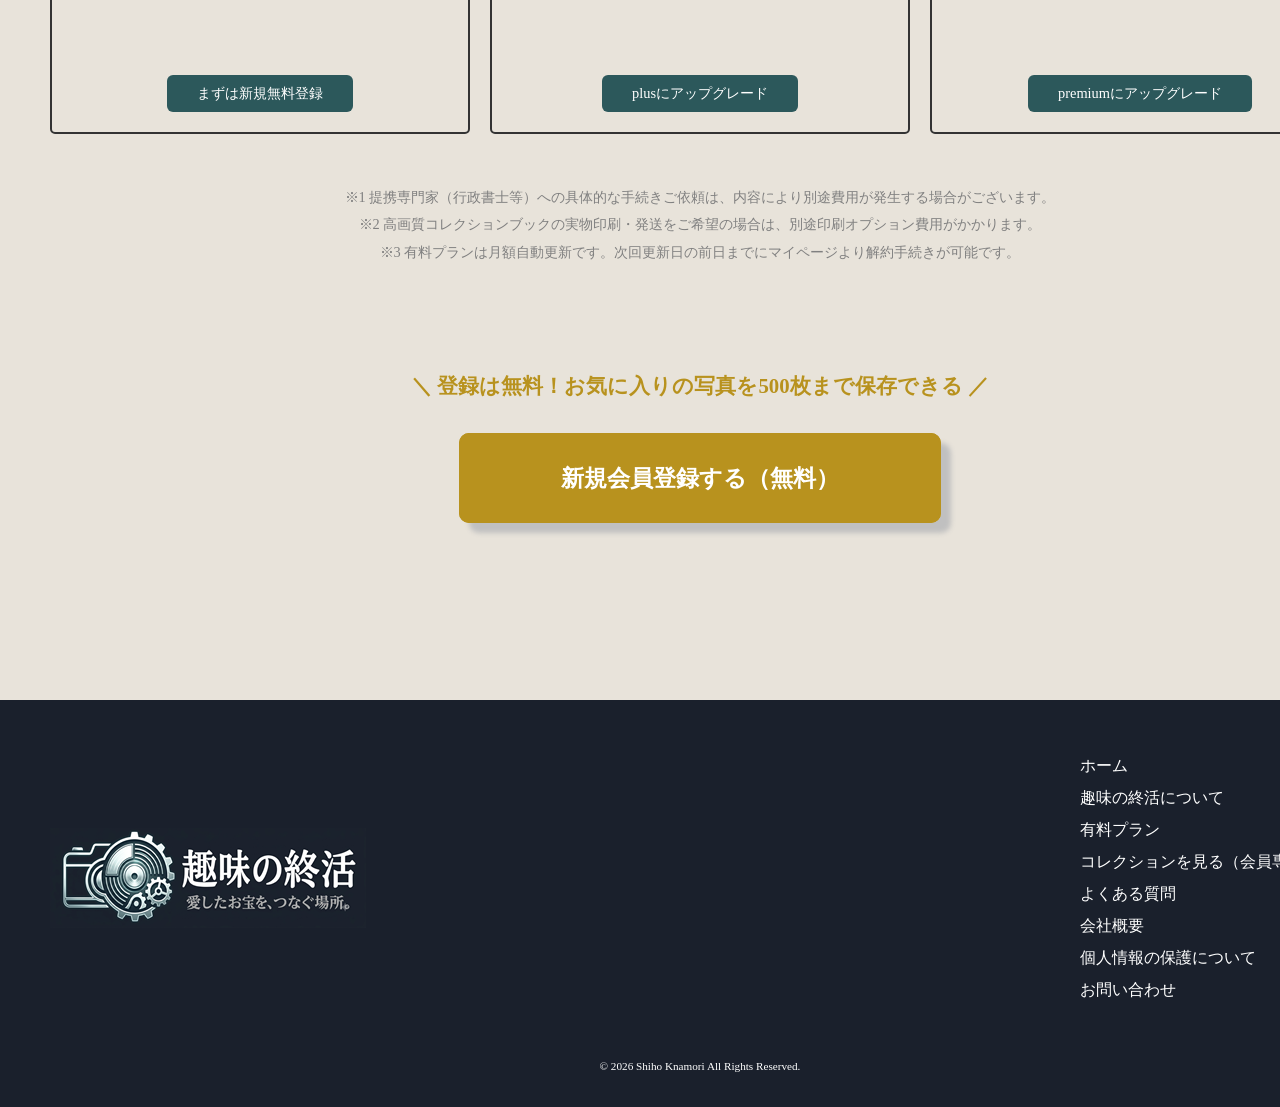
==== commit ca779a77: "Update option.html" ====
--- a/syuminosyuukatsu/option.html
+++ b/syuminosyuukatsu/option.html
@@ -72,7 +72,7 @@
 <p class="option_box_limit">５０コレクション、写真５００枚まで</p>
 <p class="option_box_for">厳選したコレクションを鑑賞したい方向け</p>
 				<p>コレクションの登録のみご利用いただけます。</p>
-<p class="option_box_bottun"><a href="#">まずは新規無料登録</a></p>
+<p class="option_box_bottun">まずは新規無料登録</p>
 				</div>
 
 				<div class="option_box" data-aos="fade-up" data-aos-delay="100">
@@ -88,7 +88,7 @@
 <li>csv/pdf出力</li>
 <li>コレクションブック作成簡易版</li>
 </ul>
-<p class="option_box_bottun"><a href="#">plusにアップグレード</a></p>
+<p class="option_box_bottun">plusにアップグレード</p>
 				</div>
 
 				<div class="option_box" data-aos="fade-up" data-aos-delay="200">
@@ -104,7 +104,7 @@
 <li>家族共有・引き継ぎメモ</li>
 </ul>
 
-<p class="option_box_bottun"><a href="#">premiumにアップグレード</a></p>
+<p class="option_box_bottun">premiumにアップグレード</p>
 				</div>
 </div><!--option-->
 
